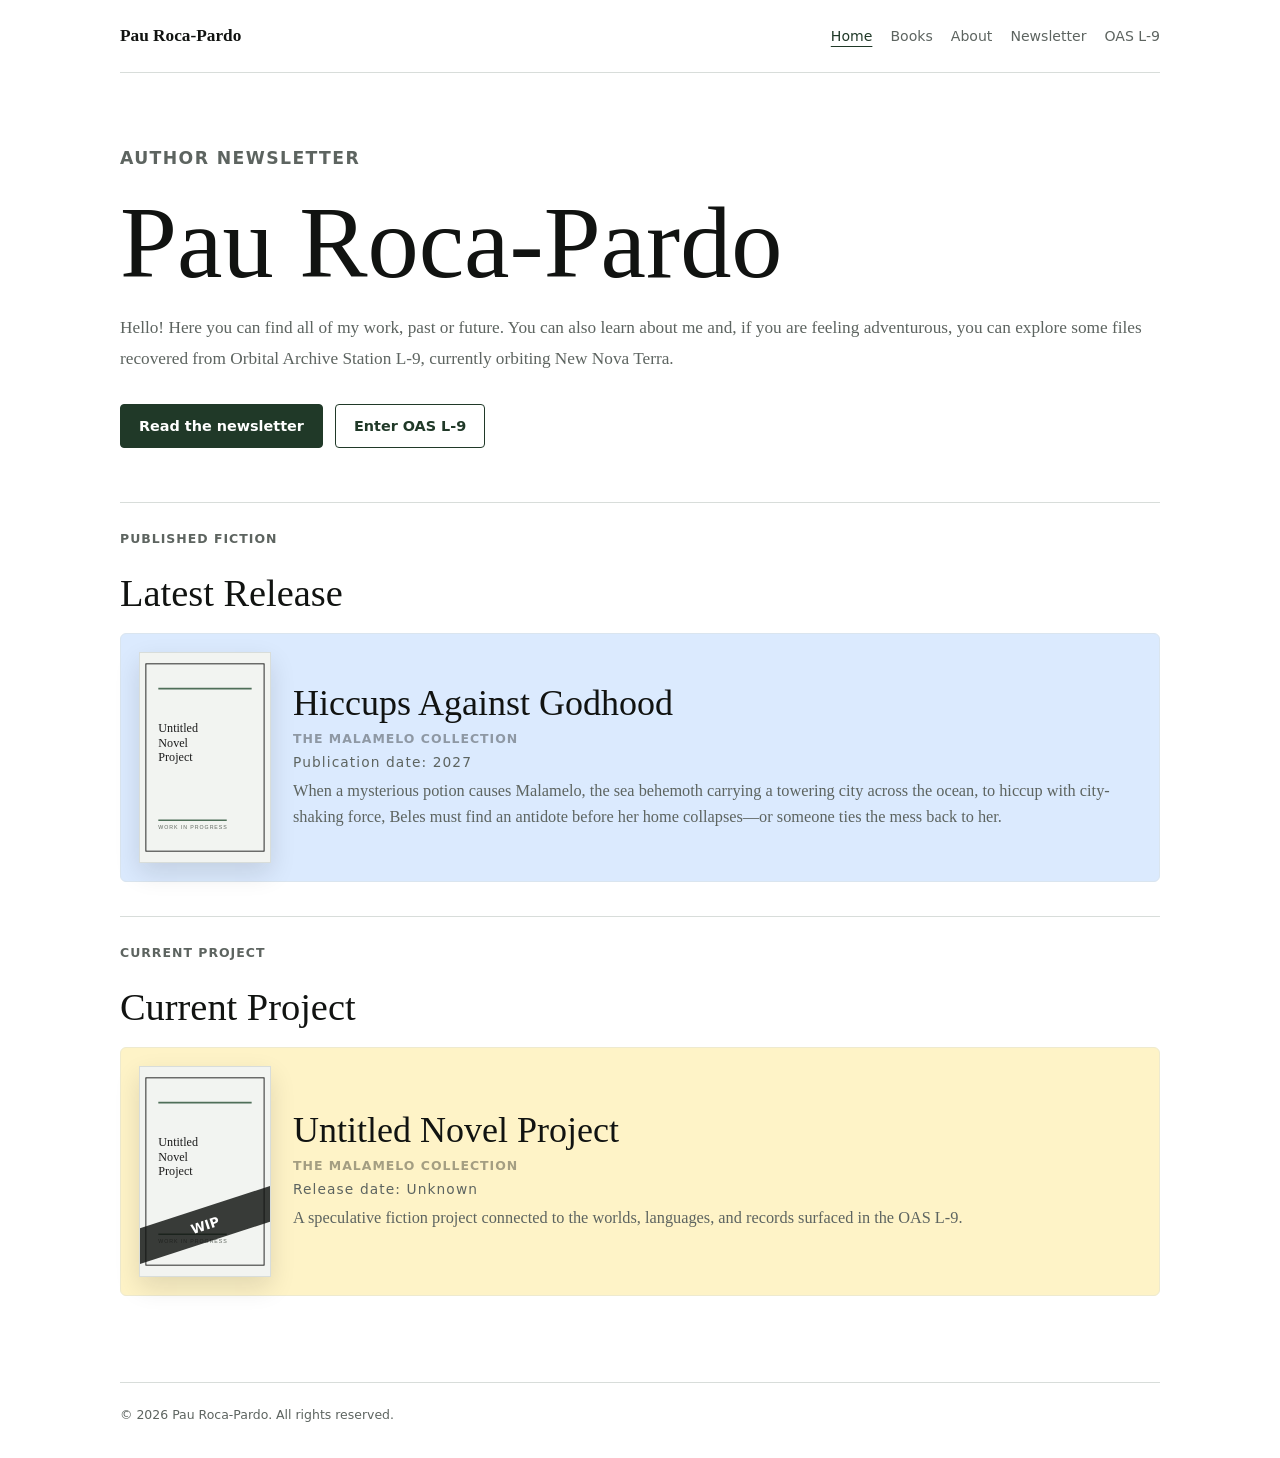
==== index.html @ c32ce468 "added books to main page too" ====
<!doctype html>
<html lang="en">
  <head>
    <meta charset="utf-8">
    <meta name="viewport" content="width=device-width, initial-scale=1">
    <meta name="theme-color" content="#ffffff">
    <title>Pau Roca-Pardo</title>
    <link rel="icon" href="./favicon.ico" sizes="any">
    <link rel="stylesheet" href="./src/styles.css">
    <script src="./src/clean-url.js" defer></script>
    <script src="./src/books-manifest.js" defer></script>
    <script src="./src/books.js" defer></script>
  </head>
  <body class="author-site">
    <header class="author-header">
      <a class="author-name" href="./index.html">Pau Roca-Pardo</a>
      <nav class="author-nav" aria-label="Primary navigation">
        <a aria-current="page" href="./index.html">Home</a>
        <a href="./books/index.html">Books</a>
        <a href="./about/index.html">About</a>
        <a href="./newsletter/index.html">Newsletter</a>
        <a href="./oasl9/index.html" target="_blank" rel="noopener">OAS L-9</a>
      </nav>
    </header>

    <main class="author-main">
      <section class="author-hero home-hero">
        <p class="author-kicker">Author Newsletter</p>
        <h1>Pau Roca-Pardo</h1>
        <p>
          Hello! Here you can find all of my work, past or future. You can also learn about me and, if you are feeling adventurous, you can explore some files recovered from Orbital Archive Station L-9, currently orbiting New Nova Terra.
        </p>
        <div class="author-actions">
          <a class="primary-link" href="./newsletter/index.html">Read the newsletter</a>
          <a class="secondary-link" href="./oasl9/index.html" target="_blank" rel="noopener">Enter OAS L-9</a>
        </div>
      </section>

      <section class="home-book-highlights" aria-label="Featured books">
        <article class="home-book-feature" data-home-book-feature="latest" hidden>
          <p class="author-kicker">Published Fiction</p>
          <h2>Latest Release</h2>
          <div id="latest-release-card"></div>
        </article>
        <article class="home-book-feature" data-home-book-feature="current" hidden>
          <p class="author-kicker">Current Project</p>
          <h2>Current Project</h2>
          <div id="current-project-card"></div>
        </article>
      </section>
    </main>

    <footer class="author-footer">
      <p>© 2026 Pau Roca-Pardo. All rights reserved.</p>
    </footer>
  </body>
</html>
---- src/styles.css ----
:root {
  color-scheme: dark;
  --bg: #07110f;
  --panel: #101a17;
  --panel-strong: #16241f;
  --line: #2e4b41;
  --line-bright: #6ecfb0;
  --text: #e9f5ef;
  --muted: #9ab0a7;
  --amber: #d7a944;
  --red: #d46d62;
  --shadow: 0 20px 70px rgba(0, 0, 0, 0.35);
}

* {
  box-sizing: border-box;
}

.visually-hidden {
  position: absolute;
  width: 1px;
  height: 1px;
  overflow: hidden;
  clip: rect(0 0 0 0);
  clip-path: inset(50%);
  white-space: nowrap;
}

html,
body {
  max-width: 100%;
  overflow-x: hidden;
}

[hidden] {
  display: none !important;
}

body {
  min-height: 100vh;
  margin: 0;
  background:
    radial-gradient(circle at 20% 0%, rgba(110, 207, 176, 0.14), transparent 30rem),
    linear-gradient(135deg, #07110f 0%, #101713 48%, #18150e 100%);
  color: var(--text);
  font-family: Inter, ui-sans-serif, system-ui, -apple-system, BlinkMacSystemFont, "Segoe UI", sans-serif;
  letter-spacing: 0;
}

body.author-site {
  color-scheme: light;
  --author-bg: #ffffff;
  --author-text: #111311;
  --author-muted: #5d6460;
  --author-line: #d8ddda;
  --author-panel: #f6f8f7;
  --author-accent: #4f6f59;
  --author-accent-dark: #203928;
  background: var(--author-bg);
  color: var(--author-text);
  display: grid;
  grid-template-rows: auto auto minmax(min-content, 1fr);
  font-family: Georgia, "Times New Roman", serif;
}

button,
a {
  -webkit-tap-highlight-color: transparent;
}

.author-header,
.author-main,
.author-footer {
  width: min(1040px, calc(100% - 32px));
  margin-inline: auto;
}

.author-header {
  display: flex;
  gap: 24px;
  align-items: center;
  justify-content: space-between;
  padding: 26px 0;
  border-bottom: 1px solid var(--author-line);
}

.author-name {
  color: var(--author-text);
  font-size: 1.08rem;
  font-weight: 700;
  text-decoration: none;
}

.author-nav {
  display: flex;
  flex-wrap: wrap;
  gap: 8px 18px;
  justify-content: flex-end;
  font-family: Inter, ui-sans-serif, system-ui, -apple-system, BlinkMacSystemFont, "Segoe UI", sans-serif;
  font-size: 0.88rem;
}

.author-nav a {
  color: var(--author-muted);
  text-decoration: none;
}

.author-nav a:hover,
.author-nav a:focus-visible,
.author-nav a[aria-current="page"] {
  color: var(--author-accent-dark);
  text-decoration: underline;
  text-underline-offset: 5px;
}

.author-main {
  display: grid;
  gap: 54px;
  padding: 70px 0 86px;
}

.author-hero {
  display: grid;
  gap: 22px;
  max-width: 780px;
}

.home-hero {
  max-width: none;
}

.author-kicker,
.author-list span,
.newsletter-form label,
.newsletter-form p {
  color: var(--author-muted);
  font-family: Inter, ui-sans-serif, system-ui, -apple-system, BlinkMacSystemFont, "Segoe UI", sans-serif;
  font-size: 0.78rem;
  font-weight: 700;
  letter-spacing: 0.08em;
  margin: 0;
  text-transform: uppercase;
}

.author-hero h1,
.author-page-heading h1 {
  margin: 0;
  color: var(--author-text);
  font-size: clamp(3rem, 8vw, 7rem);
  font-weight: 500;
  line-height: 0.94;
}

.author-hero p,
.author-page-heading p,
.author-section p,
.author-list p {
  max-width: 680px;
  margin: 0;
  color: var(--author-muted);
  font-size: 1.08rem;
  line-height: 1.75;
}

.home-hero p {
  max-width: none;
}

.author-actions {
  display: flex;
  flex-wrap: wrap;
  gap: 12px;
  align-items: center;
  padding-top: 8px;
}

.primary-link,
.secondary-link,
.newsletter-form button {
  display: inline-flex;
  min-height: 44px;
  align-items: center;
  justify-content: center;
  border: 1px solid var(--author-accent-dark);
  border-radius: 4px;
  padding: 0 18px;
  font-family: Inter, ui-sans-serif, system-ui, -apple-system, BlinkMacSystemFont, "Segoe UI", sans-serif;
  font-size: 0.9rem;
  font-weight: 700;
  text-decoration: none;
}

.primary-link,
.newsletter-form button {
  background: var(--author-accent-dark);
  color: #ffffff;
}

.secondary-link {
  color: var(--author-accent-dark);
}

.author-section,
.author-list article,
.newsletter-form {
  border-top: 1px solid var(--author-line);
  padding-top: 28px;
}

.author-section {
  display: grid;
  grid-template-columns: minmax(0, 0.8fr) minmax(0, 1fr);
  gap: 36px;
  align-items: start;
}

.author-section h2,
.author-list h2,
.home-book-feature h2 {
  margin: 8px 0 0;
  color: var(--author-text);
  font-size: clamp(1.7rem, 3vw, 2.6rem);
  font-weight: 500;
  line-height: 1.12;
}

.author-page-heading {
  display: grid;
  gap: 18px;
  max-width: 800px;
}

.about-heading {
  max-width: none;
}

.about-heading p,
.newsletter-heading p {
  max-width: none;
}

.newsletter-heading {
  max-width: none;
}

.newsletter-heading h1 {
  font-size: clamp(3rem, 7vw, 5.7rem);
}

.author-list {
  display: grid;
  gap: 28px;
}

.home-book-highlights {
  display: grid;
  gap: 34px;
}

.home-book-feature {
  display: grid;
  gap: 18px;
  border-top: 1px solid var(--author-line);
  padding-top: 28px;
}

.book-list-shell {
  display: grid;
  gap: 18px;
}

.book-list-shell h2 {
  margin: 0;
  color: var(--author-text);
  font-size: clamp(1.5rem, 3vw, 2.2rem);
  font-weight: 500;
}

.book-list {
  display: grid;
  gap: 14px;
  width: 100%;
  max-height: min(760px, 70vh);
  overflow-y: auto;
  padding: 4px 8px 12px 0;
  scrollbar-color: var(--author-accent) transparent;
}

.book-item {
  --book-highlight: var(--author-accent);
  --book-highlight-strong: color-mix(in srgb, var(--book-highlight) 62%, #111311);
  display: grid;
  grid-template-columns: 132px minmax(0, 1fr);
  gap: 22px;
  align-items: center;
  width: 100%;
  min-height: 184px;
  padding: 18px;
  border: 1px solid color-mix(in srgb, var(--book-highlight) 58%, var(--author-line));
  border-radius: 6px;
  background: var(--book-highlight);
  color: var(--author-text);
  text-decoration: none;
}

.book-item.published {
  cursor: pointer;
  transition:
    border-color 160ms ease,
    transform 160ms ease,
    box-shadow 160ms ease;
}

.book-item.published:hover,
.book-item.published:focus-visible {
  border-color: var(--book-highlight-strong);
  box-shadow:
    0 0 0 3px color-mix(in srgb, var(--book-highlight) 68%, transparent),
    0 16px 36px rgba(17, 19, 17, 0.08);
  outline: none;
  transform: translateY(-1px);
}

.book-item.wip {
  cursor: default;
}

.book-cover {
  position: relative;
  display: block;
  width: 132px;
  aspect-ratio: 5 / 8;
  overflow: hidden;
  border: 1px solid var(--author-line);
  background: #e9eeeb;
  box-shadow: 0 10px 24px rgba(17, 19, 17, 0.12);
}

.book-cover img {
  display: block;
  width: 100%;
  height: 100%;
  object-fit: cover;
}

.book-watermark {
  position: absolute;
  inset: auto -34px 34px;
  display: grid;
  place-items: center;
  height: 34px;
  background: rgba(17, 19, 17, 0.82);
  color: #ffffff;
  font-family: Inter, ui-sans-serif, system-ui, -apple-system, BlinkMacSystemFont, "Segoe UI", sans-serif;
  font-size: 0.82rem;
  font-weight: 800;
  transform: rotate(-18deg);
}

.book-details {
  display: grid;
  gap: 8px;
  min-width: 0;
}

.book-details strong {
  color: var(--author-text);
  font-size: clamp(1.45rem, 3vw, 2.25rem);
  font-weight: 500;
  line-height: 1.08;
}

.book-details span {
  color: var(--book-highlight-strong);
  font-family: Inter, ui-sans-serif, system-ui, -apple-system, BlinkMacSystemFont, "Segoe UI", sans-serif;
  font-size: 0.78rem;
  font-weight: 800;
  letter-spacing: 0.08em;
  text-transform: uppercase;
}

.book-details .book-date {
  color: var(--author-muted);
  font-size: 0.86rem;
  font-weight: 500;
  text-transform: none;
}

.book-details p,
.book-empty {
  margin: 0;
  color: var(--author-muted);
  font-size: 1.02rem;
  line-height: 1.65;
}

.book-details p {
  max-width: none;
  width: 100%;
}

.book-empty {
  max-width: 680px;
}

.newsletter-form {
  display: grid;
  gap: 12px;
  max-width: 640px;
}

.newsletter-form div {
  display: grid;
  grid-template-columns: minmax(0, 1fr) auto;
  gap: 10px;
}

.newsletter-form input {
  min-height: 44px;
  width: 100%;
  border: 1px solid var(--author-line);
  border-radius: 4px;
  background: var(--author-panel);
  color: var(--author-text);
  font: 1rem Inter, ui-sans-serif, system-ui, -apple-system, BlinkMacSystemFont, "Segoe UI", sans-serif;
  padding: 0 14px;
}

.newsletter-form input:focus {
  border-color: var(--author-accent);
  outline: 3px solid rgba(74, 103, 65, 0.16);
}

.newsletter-form button {
  cursor: pointer;
}

.author-footer {
  align-self: end;
  padding: 24px 0 36px;
  border-top: 1px solid var(--author-line);
}

.author-footer p {
  margin: 0;
  color: var(--author-muted);
  font-family: Inter, ui-sans-serif, system-ui, -apple-system, BlinkMacSystemFont, "Segoe UI", sans-serif;
  font-size: 0.78rem;
}

.scanline {
  pointer-events: none;
  position: fixed;
  inset: 0;
  z-index: 5;
  background-image: repeating-linear-gradient(
    to bottom,
    rgba(255, 255, 255, 0.035) 0,
    rgba(255, 255, 255, 0.035) 1px,
    transparent 1px,
    transparent 4px
  );
  mix-blend-mode: soft-light;
}

.station-header,
.station-intro,
.archive-shell,
.site-footer {
  width: min(1180px, calc(100% - 32px));
  margin-inline: auto;
  min-width: 0;
}

.station-header {
  display: grid;
  grid-template-columns: auto minmax(0, 1fr);
  gap: 22px;
  align-items: center;
  padding: 38px 0 18px;
}

.station-intro {
  margin-bottom: 24px;
}

.station-intro .header-copy {
  width: 100%;
  max-width: none;
  text-wrap: wrap;
}


.station-mark {
  display: grid;
  place-items: center;
  width: 86px;
  aspect-ratio: 1;
  border: 1px solid var(--line-bright);
  background: rgba(16, 26, 23, 0.82);
  box-shadow: var(--shadow);
}

.station-mark span {
  grid-area: 1 / 1;
  display: block;
  border: 1px solid var(--line-bright);
}

.station-mark span:nth-child(1) {
  width: 54px;
  aspect-ratio: 1;
}

.station-mark span:nth-child(2) {
  width: 34px;
  aspect-ratio: 1;
  transform: rotate(45deg);
}

.station-mark span:nth-child(3) {
  width: 8px;
  aspect-ratio: 1;
  background: var(--line-bright);
}

.eyebrow,
.status-label,
.card-topline,
.document-id,
.document-action,
.generation-stamp {
  color: var(--muted);
  font-family: "SFMono-Regular", Consolas, "Liberation Mono", monospace;
  font-size: 0.75rem;
  text-transform: uppercase;
}

.eyebrow {
  margin: 0 0 8px;
}

h1,
h2,
p {
  margin-top: 0;
}

h1 {
  max-width: 820px;
  margin-bottom: 12px;
  font-size: clamp(2.2rem, 6vw, 5.2rem);
  line-height: 0.95;
}

h1 span {
  display: inline;
}

h2 {
  margin-bottom: 0;
  font-size: clamp(1.55rem, 3vw, 2.25rem);
}

.header-copy {
  max-width: 980px;
  margin-bottom: 0;
  color: var(--muted);
  font-size: 1rem;
  line-height: 1.6;
  text-wrap: balance;
}

.archive-shell {
  display: grid;
  gap: 24px;
  padding-bottom: 44px;
}

.site-footer {
  padding: 20px 0 34px;
  border-top: 1px solid var(--line);
  color: var(--muted);
  font-family: "SFMono-Regular", Consolas, "Liberation Mono", monospace;
  font-size: 0.72rem;
  line-height: 1.5;
  text-transform: uppercase;
}

.site-footer p {
  margin-bottom: 4px;
}

.site-footer p:last-child {
  margin-bottom: 0;
}

.archive-shell > section {
  min-width: 0;
  max-width: 100%;
}

.navigation-bar {
  display: flex;
  gap: 14px;
  align-items: center;
  min-width: 0;
}

.navigation-bar[hidden] {
  display: none;
}

.breadcrumbs {
  display: flex;
  flex-wrap: wrap;
  gap: 8px;
  align-items: center;
  min-width: 0;
  color: var(--muted);
  font-family: "SFMono-Regular", Consolas, "Liberation Mono", monospace;
  font-size: 0.75rem;
  text-transform: uppercase;
}

.breadcrumbs button {
  padding: 0;
  border: 0;
  background: transparent;
  color: var(--line-bright);
  font: inherit;
  text-transform: inherit;
  cursor: pointer;
}

.breadcrumbs button:hover,
.breadcrumbs button:focus-visible {
  color: var(--text);
  outline: none;
  text-decoration: underline;
  text-underline-offset: 3px;
}

.breadcrumb-separator {
  color: var(--line);
}

.status-summary {
  display: grid;
  gap: 10px;
}

.summary-switch {
  display: inline-grid;
  grid-template-columns: repeat(2, minmax(0, 1fr));
  justify-self: start;
  overflow: hidden;
  border: 1px solid var(--line);
  border-radius: 6px;
  background: rgba(7, 17, 15, 0.72);
}

.summary-switch button {
  -webkit-appearance: none;
  appearance: none;
  display: block;
  min-height: 38px;
  padding: 0 14px;
  border: 0;
  border-radius: 0;
  border-right: 1px solid var(--line);
  background: transparent;
  color: var(--muted);
  font-family: "SFMono-Regular", Consolas, "Liberation Mono", monospace;
  font-size: 0.74rem;
  line-height: 1;
  text-transform: uppercase;
  cursor: pointer;
}

.summary-switch button:last-child {
  border-right: 0;
}

.summary-switch button:hover,
.summary-switch button:focus-visible,
.summary-switch button[aria-pressed="true"] {
  background: rgba(22, 36, 31, 0.95);
  color: var(--text);
  outline: none;
}

.summary-switch button[aria-pressed="true"] {
  box-shadow: inset 0 0 0 1px rgba(110, 207, 176, 0.28);
}

.status-panel {
  display: grid;
  grid-template-columns: repeat(3, minmax(0, 1fr));
  width: 100%;
  max-width: 100%;
  min-width: 0;
  border: 1px solid var(--line);
  background: rgba(16, 26, 23, 0.72);
  box-shadow: var(--shadow);
}

.status-panel > div {
  display: grid;
  gap: 6px;
  min-width: 0;
  padding: 18px;
  border-right: 1px solid var(--line);
}

.status-panel > div:last-child {
  border-right: 0;
}

.status-panel strong {
  font-size: 1.1rem;
  min-width: 0;
  overflow-wrap: anywhere;
}

.status-detail {
  color: var(--muted);
  font-family: "SFMono-Regular", Consolas, "Liberation Mono", monospace;
  font-size: 0.75rem;
  text-transform: uppercase;
}

.status-panel .cleared strong {
  color: var(--line-bright);
}

.status-panel .in-progress strong {
  color: var(--amber);
}

.status-panel .classified strong {
  color: var(--red);
}

.status-panel .in-progress {
  background: rgba(44, 34, 14, 0.22);
}

.status-panel .classified {
  background: rgba(52, 19, 18, 0.24);
}


.section-heading {
  display: flex;
  gap: 16px;
  align-items: end;
  justify-content: space-between;
  margin-bottom: 14px;
}

.section-grid {
  display: flex;
  width: 100%;
  min-width: 0;
  gap: 14px;
  max-width: 100%;
  overflow-x: auto;
  overflow-y: hidden;
  -webkit-overflow-scrolling: touch;
  touch-action: pan-x pan-y;
  padding: 0 0 12px;
  overscroll-behavior-inline: contain;
  scrollbar-color: var(--line-bright) rgba(16, 26, 23, 0.86);
  scrollbar-width: thin;
  scroll-snap-type: inline proximity;
}

.section-grid::-webkit-scrollbar {
  height: 10px;
}

.section-grid::-webkit-scrollbar-track {
  background: rgba(16, 26, 23, 0.86);
  border-radius: 999px;
}

.section-grid::-webkit-scrollbar-thumb {
  background: var(--line-bright);
  border-radius: 999px;
}

.section-grid.layout-list {
  display: grid;
  gap: 10px;
  overflow: visible;
  padding-bottom: 0;
}

.section-card {
  display: grid;
  flex: 0 0 calc((100% - 42px) / 4);
  gap: 14px;
  min-width: 0;
  min-height: 230px;
  padding: 18px;
  border: 1px solid var(--line);
  border-radius: 6px;
  background: rgba(16, 26, 23, 0.76);
  color: var(--text);
  text-align: left;
  cursor: pointer;
  scroll-snap-align: start;
  transition: border-color 160ms ease, box-shadow 160ms ease, background 160ms ease;
}

.section-card:hover,
.section-card:focus-visible,
.section-card[data-active="true"] {
  border-color: var(--line-bright);
  background: rgba(22, 36, 31, 0.95);
  box-shadow: inset 0 0 0 1px rgba(110, 207, 176, 0.32), 0 0 22px rgba(110, 207, 176, 0.14);
  outline: none;
}

.section-card.maintenance {
  border-color: rgba(215, 169, 68, 0.45);
}

.section-card.maintenance:hover,
.section-card.maintenance:focus-visible {
  border-color: var(--amber);
  background: rgba(44, 34, 14, 0.5);
  box-shadow: inset 0 0 0 1px rgba(215, 169, 68, 0.3), 0 0 22px rgba(215, 169, 68, 0.14);
}

.section-card.in-progress {
  border-color: rgba(215, 169, 68, 0.64);
  background: rgba(44, 34, 14, 0.5);
}

.section-card.in-progress .card-status {
  color: var(--amber);
}

.section-card.classified {
  border-color: rgba(212, 109, 98, 0.72);
  background: rgba(52, 19, 18, 0.54);
  cursor: default;
}

.section-card.classified:hover {
  border-color: rgba(212, 109, 98, 0.72);
  background: rgba(52, 19, 18, 0.54);
  box-shadow: none;
}

.section-card.classified .card-status {
  color: var(--red);
}

.catalog-row {
  display: grid;
  width: 100%;
  min-width: 0;
  grid-template-columns: minmax(140px, 0.75fr) minmax(0, 2fr) minmax(190px, auto);
  gap: 16px;
  align-items: center;
  min-height: 82px;
  padding: 14px;
  border: 1px solid rgba(110, 207, 176, 0.22);
  border-radius: 4px;
  background: rgba(7, 17, 15, 0.62);
  color: var(--text);
  font: inherit;
  text-align: left;
}

button.catalog-row {
  cursor: pointer;
}

.catalog-row:hover,
.catalog-row:focus-visible {
  border-color: var(--line-bright);
  box-shadow: inset 0 0 0 1px rgba(110, 207, 176, 0.3), 0 0 18px rgba(110, 207, 176, 0.12);
  outline: none;
}

.catalog-row.in-progress {
  border-color: rgba(215, 169, 68, 0.64);
  background: rgba(44, 34, 14, 0.5);
}

.catalog-row.maintenance {
  border-color: rgba(215, 169, 68, 0.5);
  background: rgba(44, 34, 14, 0.38);
}

.catalog-row.in-progress:hover,
.catalog-row.in-progress:focus-visible,
.catalog-row.maintenance:hover,
.catalog-row.maintenance:focus-visible {
  border-color: var(--amber);
  box-shadow: inset 0 0 0 1px rgba(215, 169, 68, 0.3), 0 0 18px rgba(215, 169, 68, 0.12);
}

.catalog-row.classified {
  border-color: rgba(212, 109, 98, 0.72);
  background: rgba(52, 19, 18, 0.54);
}

.catalog-row.classified:hover,
.catalog-row.classified:focus-visible {
  border-color: var(--red);
  box-shadow: inset 0 0 0 1px rgba(212, 109, 98, 0.3), 0 0 18px rgba(212, 109, 98, 0.12);
}

.catalog-status {
  display: grid;
  gap: 6px;
  justify-items: end;
  min-width: 0;
  text-align: right;
}

.catalog-status strong {
  color: var(--line-bright);
  font-family: "SFMono-Regular", Consolas, "Liberation Mono", monospace;
  font-size: 0.78rem;
  font-weight: 400;
  text-transform: uppercase;
}

.catalog-row.in-progress .catalog-status strong,
.catalog-row.in-progress .document-action {
  color: var(--amber);
}

.catalog-row.maintenance .catalog-status strong,
.catalog-row.maintenance .document-action {
  color: var(--amber);
}

.catalog-row.classified .catalog-status strong,
.catalog-row.classified .document-action {
  color: var(--red);
}

.card-topline {
  display: flex;
  justify-content: space-between;
  gap: 10px;
}

.section-card strong {
  font-size: 1.25rem;
}

.card-copy {
  color: var(--muted);
  line-height: 1.45;
}

.card-status {
  align-self: end;
  color: var(--line-bright);
  font-family: "SFMono-Regular", Consolas, "Liberation Mono", monospace;
  font-size: 0.82rem;
}

.maintenance .card-status {
  color: var(--amber);
}

.document-panel {
  width: 100%;
  max-width: 100%;
  min-width: 0;
  border: 1px solid var(--line);
  border-radius: 6px;
  background: rgba(16, 26, 23, 0.78);
  box-shadow: var(--shadow);
  padding: 20px;
}

.document-panel[hidden] {
  display: none;
}

.ghost-button {
  min-height: 42px;
  padding: 0 14px;
  border: 1px solid var(--line);
  border-radius: 4px;
  background: rgba(7, 17, 15, 0.72);
  color: var(--text);
  cursor: pointer;
}

.ghost-button:hover,
.ghost-button:focus-visible {
  border-color: var(--line-bright);
  outline: none;
}

.document-list {
  display: grid;
  min-width: 0;
  gap: 10px;
}

.document-list.layout-cards {
  display: flex;
  width: 100%;
  max-width: 100%;
  gap: 14px;
  overflow-x: auto;
  padding-bottom: 12px;
  scroll-snap-type: inline proximity;
}

.document-card {
  color: var(--text);
  text-decoration: none;
}

.document-row {
  display: grid;
  width: 100%;
  max-width: 100%;
  min-width: 0;
  grid-template-columns: minmax(120px, 0.8fr) minmax(0, 2fr) minmax(120px, auto);
  gap: 16px;
  align-items: center;
  min-height: 74px;
  padding: 14px;
  border: 1px solid rgba(110, 207, 176, 0.22);
  border-radius: 4px;
  background: rgba(7, 17, 15, 0.62);
  color: var(--text);
  text-decoration: none;
}

.document-row:hover,
.document-row:focus-visible {
  border-color: var(--line-bright);
  outline: none;
}

.document-row.in-progress {
  border-color: rgba(215, 169, 68, 0.64);
  background: rgba(44, 34, 14, 0.5);
}

.document-row.in-progress:hover,
.document-row.in-progress:focus-visible {
  border-color: var(--amber);
}

.document-row.classified {
  border-color: rgba(212, 109, 98, 0.72);
  background: rgba(52, 19, 18, 0.54);
}

.document-row.classified:hover,
.document-row.classified:focus-visible {
  border-color: var(--red);
}

.document-row.unavailable {
  cursor: default;
}

.document-main {
  display: grid;
  gap: 5px;
  min-width: 0;
}

.document-row > * {
  min-width: 0;
  max-width: 100%;
}

.document-main strong,
.document-main span,
.document-id {
  overflow-wrap: anywhere;
  word-break: break-word;
}

.document-main span {
  color: var(--muted);
}

.document-row.in-progress .document-main span,
.document-row.in-progress .document-action {
  color: var(--amber);
}

.document-row.classified .document-main span,
.document-row.classified .document-action {
  color: var(--red);
}

.document-action {
  color: var(--line-bright);
  text-align: right;
  white-space: nowrap;
}

.maintenance-notice {
  display: grid;
  gap: 10px;
  padding: 18px;
  border: 1px solid rgba(215, 169, 68, 0.5);
  border-radius: 4px;
  background: rgba(44, 34, 14, 0.38);
}

.maintenance-notice span {
  color: var(--amber);
  font-family: "SFMono-Regular", Consolas, "Liberation Mono", monospace;
  font-size: 0.82rem;
}

.maintenance-notice p {
  margin-bottom: 0;
  color: var(--muted);
  line-height: 1.55;
}

.maintenance-notice.neutral {
  border-color: rgba(110, 207, 176, 0.35);
  background: rgba(7, 17, 15, 0.42);
}

.maintenance-notice.neutral span {
  color: var(--line-bright);
}

@media (max-width: 980px) {
  .author-section {
    grid-template-columns: 1fr;
    gap: 18px;
  }

  .header-copy {
    white-space: normal;
  }

  .section-grid {
    gap: 12px;
  }

  .section-card {
    flex-basis: min(320px, 72vw);
  }

  .document-row {
    grid-template-columns: minmax(0, 1fr) auto;
  }

  .document-id {
    grid-column: 1 / -1;
  }

  .catalog-row {
    grid-template-columns: minmax(0, 1fr) minmax(180px, auto);
  }

  .catalog-row .document-id {
    grid-column: 1 / -1;
  }
}

@media (max-width: 640px) {
  body {
    background:
      radial-gradient(circle at 50% -8rem, rgba(110, 207, 176, 0.16), transparent 20rem),
      linear-gradient(135deg, #07110f 0%, #101713 58%, #17140e 100%);
  }

  body.author-site {
    background: var(--author-bg);
  }

  .author-header,
  .author-main,
  .author-footer {
    width: calc(100% - 24px);
  }

  .author-header {
    display: grid;
    gap: 14px;
    padding: 18px 0;
  }

  .author-nav {
    justify-content: flex-start;
  }

  .author-main {
    gap: 38px;
    padding: 42px 0 58px;
  }

  .author-hero h1,
  .author-page-heading h1 {
    font-size: 3rem;
    line-height: 0.98;
  }

  .author-hero p,
  .author-page-heading p,
  .author-section p,
  .author-list p {
    font-size: 1rem;
  }

  .newsletter-form div {
    grid-template-columns: 1fr;
  }

  .newsletter-form button {
    width: 100%;
  }

  .book-list {
    max-height: none;
    overflow: visible;
    padding-right: 0;
  }

  .book-item {
    grid-template-columns: 92px minmax(0, 1fr);
    gap: 14px;
    min-height: 138px;
    padding: 12px;
  }

  .book-cover {
    width: 92px;
  }

  .book-details {
    gap: 5px;
  }

  .book-details strong {
    font-size: 1.2rem;
  }

  .book-details p,
  .book-empty {
    font-size: 0.92rem;
    line-height: 1.45;
  }

  .station-header,
  .station-intro,
  .archive-shell,
  .site-footer {
    width: calc(100% - 20px);
    max-width: calc(100vw - 20px);
  }

  .station-header {
    grid-template-columns: auto minmax(0, 1fr);
    gap: 12px;
    align-items: start;
    padding: 18px 0 14px;
  }

  .station-mark {
    width: 42px;
    margin-top: 4px;
  }

  .station-mark span:nth-child(1) {
    width: 27px;
  }

  .station-mark span:nth-child(2) {
    width: 18px;
  }

  h1 {
    max-width: 100%;
    margin-bottom: 8px;
    font-size: 1.72rem;
    line-height: 1;
    overflow-wrap: anywhere;
  }

  h1 span {
    display: block;
  }

  h2 {
    font-size: 1.35rem;
  }

  .eyebrow,
  .status-label,
  .card-topline,
  .document-id,
  .document-action,
  .generation-stamp {
    font-size: 0.68rem;
  }

  .header-copy {
    font-size: 0.9rem;
    line-height: 1.45;
  }

  .archive-shell {
    gap: 16px;
    padding-bottom: 26px;
  }

  .site-footer {
    padding: 16px 0 24px;
    font-size: 0.64rem;
  }

  .navigation-bar {
    align-items: flex-start;
  }

  .ghost-button {
    flex: 0 0 auto;
    min-height: 36px;
    padding-inline: 10px;
  }

  .breadcrumbs {
    padding-top: 9px;
    font-size: 0.66rem;
  }

  .status-panel {
    width: 100%;
    max-width: 100%;
    min-width: 0;
    grid-template-columns: 1fr;
  }

  .summary-switch {
    width: 100%;
  }

  .summary-switch button {
    min-width: 0;
    padding: 0 10px;
    font-size: 0.68rem;
  }

  .status-panel > div {
    gap: 4px;
    min-width: 0;
    padding: 10px 12px;
    border-bottom: 1px solid var(--line);
    border-right: 0;
    border-left: 0;
  }

  .status-panel > div:last-child {
    border-bottom: 0;
  }

  .status-panel strong {
    font-size: 0.9rem;
    overflow-wrap: anywhere;
  }

  .status-detail {
    font-size: 0.68rem;
  }

  .section-heading {
    display: grid;
    align-items: start;
    gap: 6px;
    margin-bottom: 10px;
  }

  .section-grid {
    width: 100%;
    min-width: 0;
    gap: 10px;
    max-width: 100%;
    overflow-x: auto;
    overflow-y: hidden;
    padding-bottom: 10px;
    scroll-snap-type: inline mandatory;
  }

  .section-grid.layout-list {
    display: grid;
    overflow: visible;
    padding-bottom: 0;
  }

  .section-card {
    flex: 0 0 calc(100vw - 42px);
    max-width: calc(100vw - 42px);
    gap: 6px 10px;
    min-height: 0;
    padding: 12px;
    scroll-snap-align: start;
  }

  .card-topline,
  .card-status {
    grid-column: 1 / -1;
  }

  .card-topline {
    order: -1;
  }

  .section-card strong {
    font-size: 1.05rem;
  }

  .card-copy {
    grid-column: 1 / -1;
    font-size: 0.9rem;
    line-height: 1.35;
  }

  .card-status {
    margin-top: 2px;
    font-size: 0.72rem;
  }

  .document-panel {
    min-width: 0;
    padding: 12px;
  }

  .document-row {
    min-width: 0;
    max-width: 100%;
    grid-template-columns: 1fr;
    align-items: start;
    min-height: 0;
    gap: 8px;
    padding: 12px;
  }

  .catalog-row {
    grid-template-columns: 1fr;
    align-items: start;
    min-height: 0;
    gap: 8px;
    padding: 12px;
  }

  .catalog-status {
    justify-items: start;
    text-align: left;
  }

  .document-list.layout-cards {
    gap: 10px;
    scroll-snap-type: inline mandatory;
  }

  .document-list.layout-cards .section-card {
    flex: 0 0 calc(100vw - 68px);
    max-width: calc(100vw - 68px);
  }

  .document-main {
    gap: 4px;
  }

  .document-main strong {
    font-size: 0.98rem;
  }

  .document-action {
    text-align: left;
    white-space: normal;
  }

  .maintenance-notice {
    min-width: 0;
    padding: 12px;
  }
}
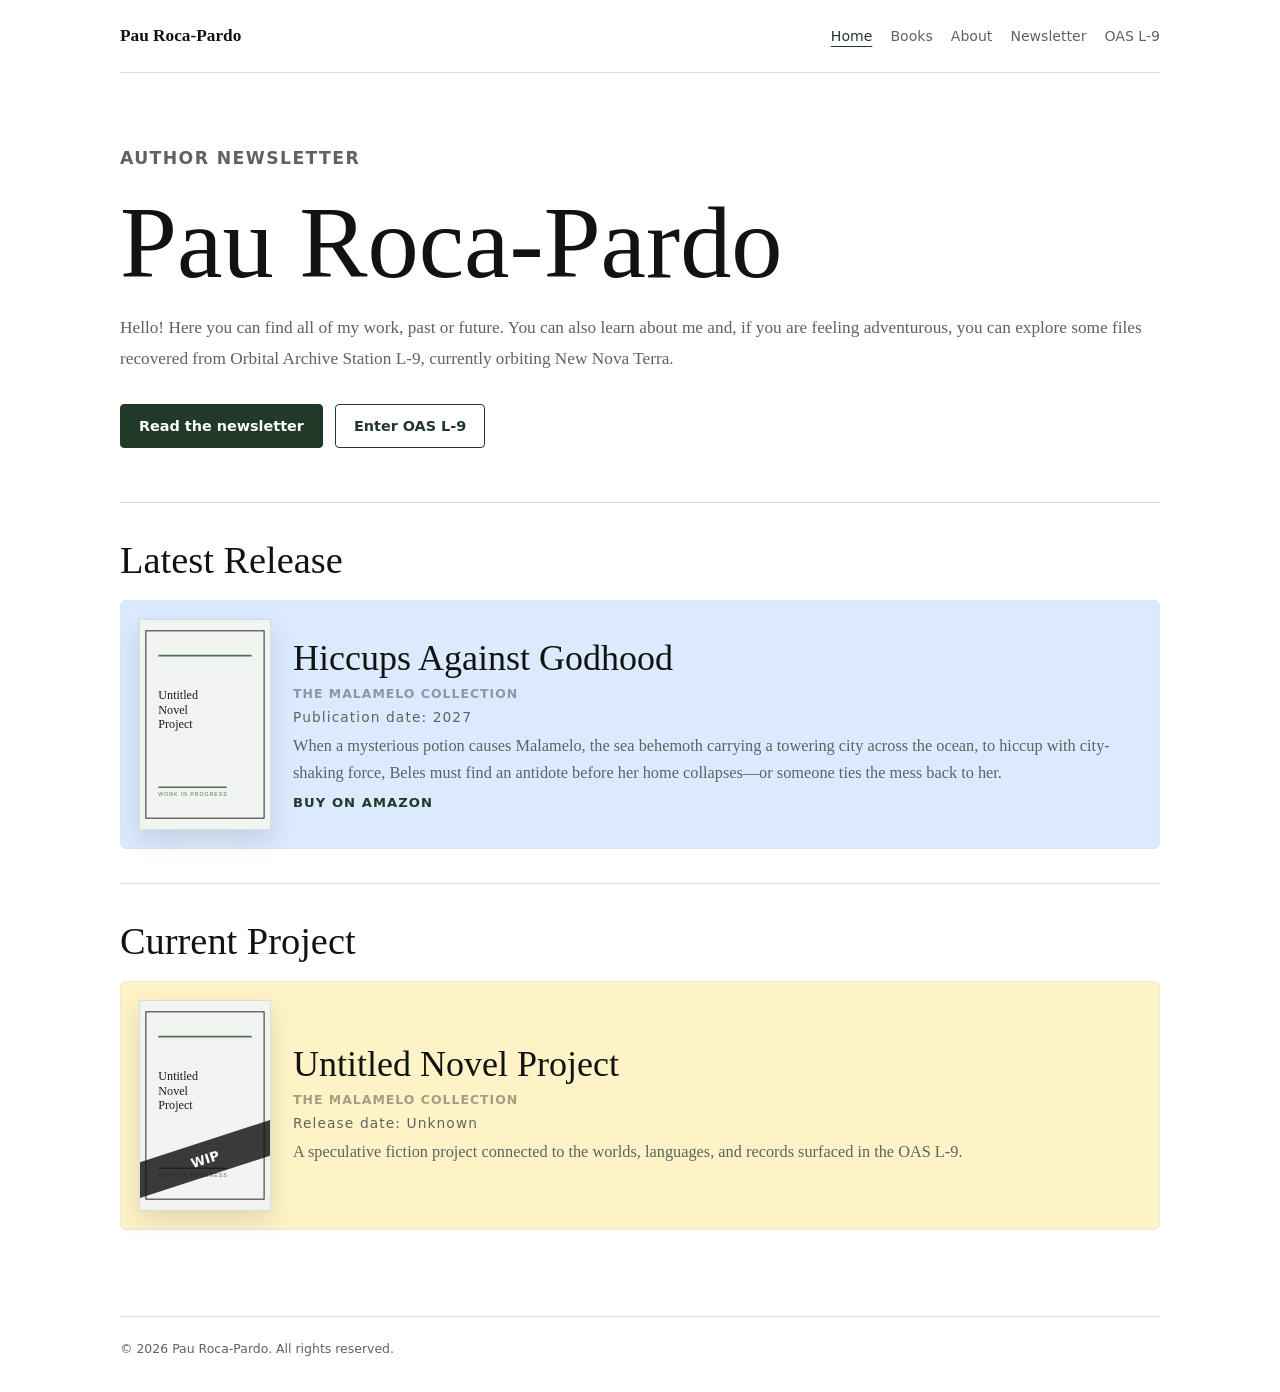
==== commit e83dd21a: "added navigation to OAS L-9" ====
--- a/index.html
+++ b/index.html
@@ -19,7 +19,7 @@
         <a href="./books/index.html">Books</a>
         <a href="./about/index.html">About</a>
         <a href="./newsletter/index.html">Newsletter</a>
-        <a href="./oasl9/index.html" target="_blank" rel="noopener">OAS L-9</a>
+        <a href="./oasl9/index.html">OAS L-9</a>
       </nav>
     </header>
 
@@ -32,18 +32,16 @@
         </p>
         <div class="author-actions">
           <a class="primary-link" href="./newsletter/index.html">Read the newsletter</a>
-          <a class="secondary-link" href="./oasl9/index.html" target="_blank" rel="noopener">Enter OAS L-9</a>
+          <a class="secondary-link" href="./oasl9/index.html">Enter OAS L-9</a>
         </div>
       </section>
 
       <section class="home-book-highlights" aria-label="Featured books">
         <article class="home-book-feature" data-home-book-feature="latest" hidden>
-          <p class="author-kicker">Published Fiction</p>
           <h2>Latest Release</h2>
           <div id="latest-release-card"></div>
         </article>
         <article class="home-book-feature" data-home-book-feature="current" hidden>
-          <p class="author-kicker">Current Project</p>
           <h2>Current Project</h2>
           <div id="current-project-card"></div>
         </article>
--- a/src/styles.css
+++ b/src/styles.css
@@ -146,7 +146,7 @@
 .author-page-heading h1 {
   margin: 0;
   color: var(--author-text);
-  font-size: clamp(3rem, 8vw, 7rem);
+  font-size: clamp(2.833rem, 8vw, 6.833rem);
   font-weight: 500;
   line-height: 0.94;
 }
@@ -230,6 +230,13 @@
   max-width: 800px;
 }
 
+.about-profile {
+  display: grid;
+  grid-template-columns: minmax(0, 1fr) minmax(220px, 320px);
+  gap: 42px;
+  align-items: start;
+}
+
 .about-heading {
   max-width: none;
 }
@@ -244,7 +251,43 @@
 }
 
 .newsletter-heading h1 {
-  font-size: clamp(3rem, 7vw, 5.7rem);
+  font-size: clamp(2.833rem, 7vw, 5.533rem);
+}
+
+.confidential-portrait {
+  position: relative;
+  display: grid;
+  place-items: center;
+  width: 100%;
+  aspect-ratio: 4 / 5;
+  overflow: hidden;
+  border: 1px solid var(--author-line);
+  border-radius: 4px;
+  background:
+    linear-gradient(135deg, rgba(17, 19, 17, 0.08) 25%, transparent 25%) 0 0 / 18px 18px,
+    linear-gradient(315deg, rgba(17, 19, 17, 0.08) 25%, transparent 25%) 0 0 / 18px 18px,
+    var(--author-panel);
+}
+
+.confidential-portrait::before {
+  content: "";
+  position: absolute;
+  inset: 18px;
+  border: 1px solid rgba(17, 19, 17, 0.18);
+}
+
+.confidential-stamp {
+  position: relative;
+  z-index: 1;
+  border: 2px solid var(--author-accent-dark);
+  padding: 8px 14px;
+  color: var(--author-accent-dark);
+  font-family: Inter, ui-sans-serif, system-ui, -apple-system, BlinkMacSystemFont, "Segoe UI", sans-serif;
+  font-size: clamp(0.9rem, 2.6vw, 1.12rem);
+  font-weight: 800;
+  letter-spacing: 0.12em;
+  text-transform: uppercase;
+  transform: rotate(-9deg);
 }
 
 .author-list {
@@ -384,6 +427,12 @@
   font-size: 0.86rem;
   font-weight: 500;
   text-transform: none;
+}
+
+.book-details .book-action {
+  color: var(--author-accent-dark);
+  font-size: 0.82rem;
+  font-weight: 800;
 }
 
 .book-details p,
@@ -472,11 +521,44 @@
   min-width: 0;
 }
 
+.archive-top-nav {
+  display: flex;
+  flex-wrap: wrap;
+  gap: 8px 18px;
+  align-items: center;
+  justify-content: flex-end;
+  justify-self: end;
+  padding-top: 2px;
+  font-family: "SFMono-Regular", Consolas, "Liberation Mono", monospace;
+  font-size: 0.75rem;
+  text-transform: uppercase;
+}
+
+.archive-top-nav a {
+  position: relative;
+  display: inline-flex;
+  align-items: center;
+  min-height: 32px;
+  padding: 0 10px;
+  border: 1px solid transparent;
+  color: var(--muted);
+  text-decoration: none;
+}
+
+.archive-top-nav a:hover,
+.archive-top-nav a:focus-visible,
+.archive-top-nav a[aria-current="page"] {
+  border-color: var(--line);
+  background: rgba(16, 26, 23, 0.72);
+  color: var(--line-bright);
+  outline: none;
+}
+
 .station-header {
   display: grid;
-  grid-template-columns: auto minmax(0, 1fr);
+  grid-template-columns: auto minmax(0, 1fr) minmax(300px, auto);
   gap: 22px;
-  align-items: center;
+  align-items: start;
   padding: 38px 0 18px;
 }
 
@@ -1141,6 +1223,14 @@
 }
 
 @media (max-width: 980px) {
+  .about-profile {
+    grid-template-columns: 1fr;
+  }
+
+  .confidential-portrait {
+    max-width: 320px;
+  }
+
   .author-section {
     grid-template-columns: 1fr;
     gap: 18px;
@@ -1209,7 +1299,7 @@
 
   .author-hero h1,
   .author-page-heading h1 {
-    font-size: 3rem;
+    font-size: 2.833rem;
     line-height: 0.98;
   }
 
@@ -1257,6 +1347,10 @@
   .book-empty {
     font-size: 0.92rem;
     line-height: 1.45;
+  }
+
+  .book-details p {
+    display: none;
   }
 
   .station-header,
@@ -1265,6 +1359,21 @@
   .site-footer {
     width: calc(100% - 20px);
     max-width: calc(100vw - 20px);
+  }
+
+  .archive-top-nav {
+    grid-column: 1 / -1;
+    order: -1;
+    justify-content: flex-start;
+    justify-self: stretch;
+    gap: 7px;
+    padding-top: 0;
+    font-size: 0.66rem;
+  }
+
+  .archive-top-nav a {
+    min-height: 30px;
+    padding-inline: 8px;
   }
 
   .station-header {
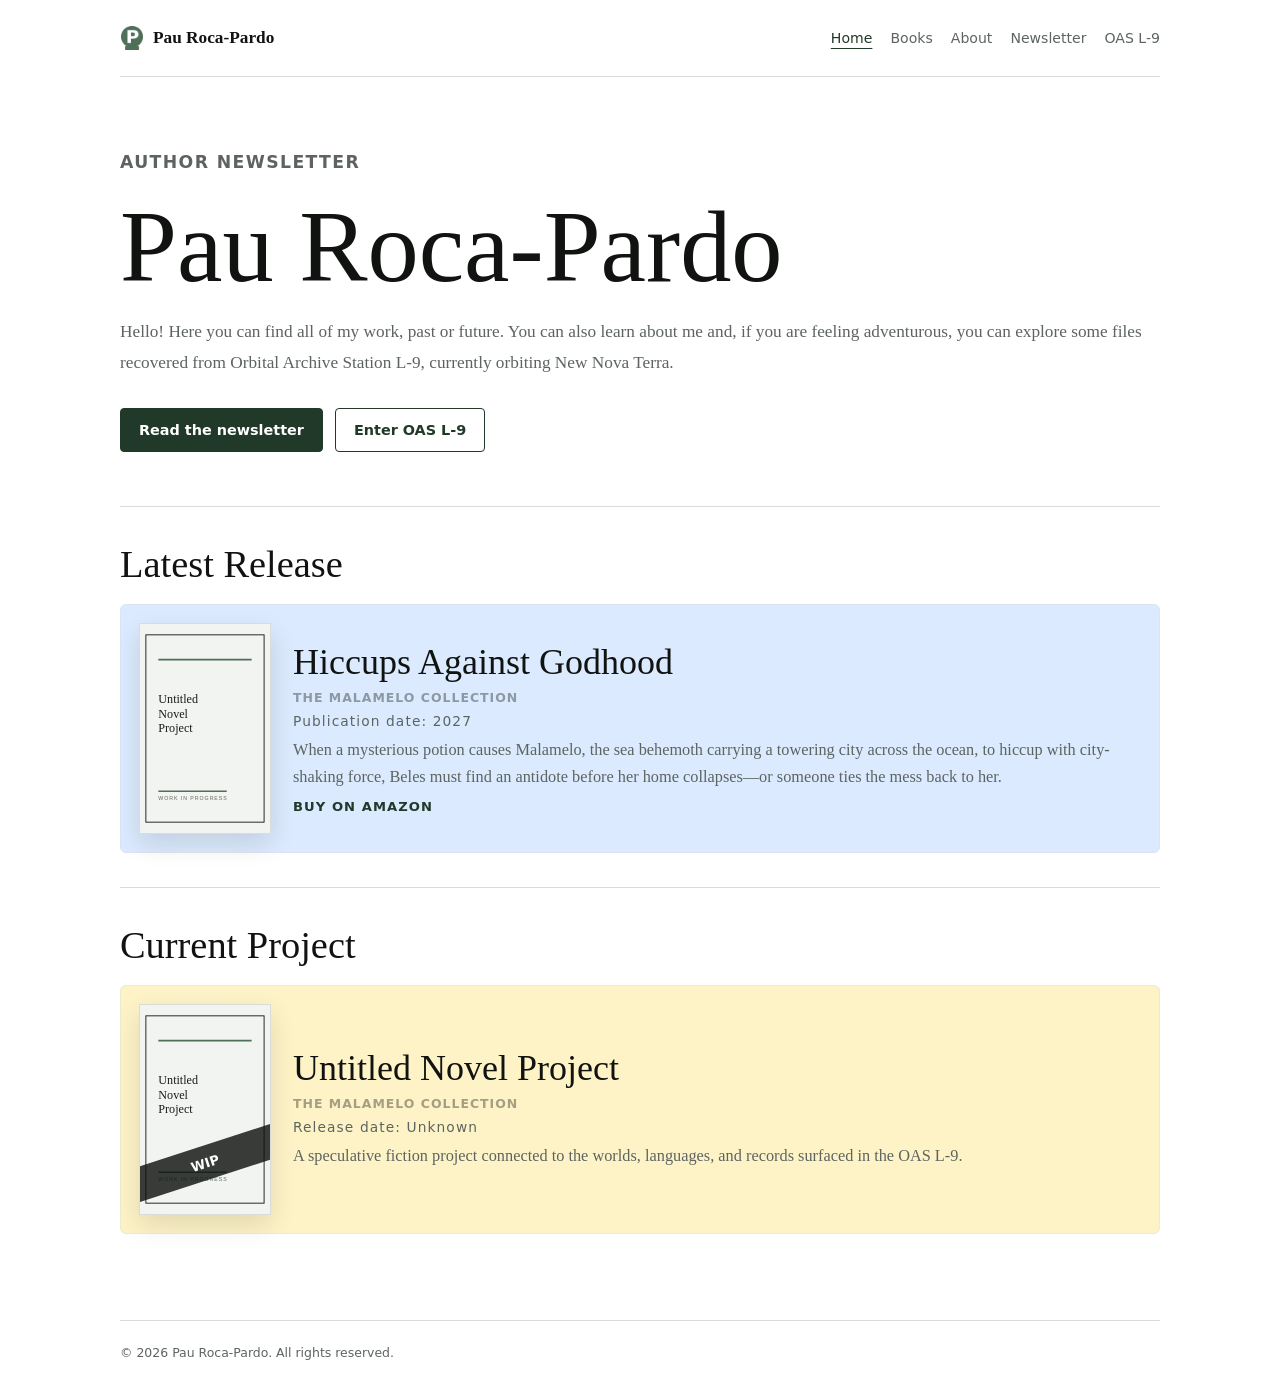
==== commit 5c024639: "added logo" ====
--- a/index.html
+++ b/index.html
@@ -6,6 +6,9 @@
     <meta name="theme-color" content="#ffffff">
     <title>Pau Roca-Pardo</title>
     <link rel="icon" href="./favicon.ico" sizes="any">
+    <link rel="icon" type="image/png" sizes="32x32" href="./icons/favicon-32x32.png">
+    <link rel="apple-touch-icon" href="./icons/apple-touch-icon.png">
+    <link rel="manifest" href="./site.webmanifest">
     <link rel="stylesheet" href="./src/styles.css">
     <script src="./src/clean-url.js" defer></script>
     <script src="./src/books-manifest.js" defer></script>
@@ -13,7 +16,10 @@
   </head>
   <body class="author-site">
     <header class="author-header">
-      <a class="author-name" href="./index.html">Pau Roca-Pardo</a>
+      <a class="author-name" href="./index.html">
+        <img class="author-logo-mark" src="./icons/logo-green.png" alt="" aria-hidden="true">
+        <span>Pau Roca-Pardo</span>
+      </a>
       <nav class="author-nav" aria-label="Primary navigation">
         <a aria-current="page" href="./index.html">Home</a>
         <a href="./books/index.html">Books</a>
--- a/src/styles.css
+++ b/src/styles.css
@@ -85,10 +85,28 @@
 }
 
 .author-name {
+  display: inline-flex;
+  gap: 9px;
+  align-items: center;
   color: var(--author-text);
   font-size: 1.08rem;
   font-weight: 700;
   text-decoration: none;
+}
+
+.author-name:focus-visible,
+.archive-author-name:focus-visible {
+  border-radius: 4px;
+  outline: 2px solid currentColor;
+  outline-offset: 5px;
+}
+
+.author-logo-mark {
+  display: block;
+  width: 24px;
+  height: 24px;
+  flex: 0 0 auto;
+  object-fit: contain;
 }
 
 .author-nav {
@@ -234,7 +252,7 @@
   display: grid;
   grid-template-columns: minmax(0, 1fr) minmax(220px, 320px);
   gap: 42px;
-  align-items: start;
+  align-items: center;
 }
 
 .about-heading {
@@ -246,6 +264,47 @@
   max-width: none;
 }
 
+.social-link {
+  display: inline-flex;
+  width: fit-content;
+  min-height: 46px;
+  align-items: center;
+  gap: 10px;
+  border: 1px solid var(--author-line);
+  border-radius: 6px;
+  padding: 8px 14px 8px 8px;
+  background: var(--author-panel);
+  color: var(--author-accent-dark);
+  font-family: Inter, ui-sans-serif, system-ui, -apple-system, BlinkMacSystemFont, "Segoe UI", sans-serif;
+  font-size: 0.92rem;
+  font-weight: 800;
+  text-decoration: none;
+  transition:
+    border-color 160ms ease,
+    box-shadow 160ms ease,
+    transform 160ms ease;
+}
+
+.social-link:hover,
+.social-link:focus-visible {
+  border-color: var(--author-accent-dark);
+  box-shadow: 0 12px 28px rgba(17, 19, 17, 0.08);
+  outline: none;
+  transform: translateY(-1px);
+}
+
+.social-link-icon {
+  display: grid;
+  width: 30px;
+  aspect-ratio: 1;
+  place-items: center;
+  border-radius: 4px;
+  background: var(--author-accent-dark);
+  color: #ffffff;
+  font-size: 0.68rem;
+  line-height: 1;
+}
+
 .newsletter-heading {
   max-width: none;
 }
@@ -254,40 +313,19 @@
   font-size: clamp(2.833rem, 7vw, 5.533rem);
 }
 
-.confidential-portrait {
-  position: relative;
-  display: grid;
-  place-items: center;
+.about-portrait {
   width: 100%;
-  aspect-ratio: 4 / 5;
   overflow: hidden;
   border: 1px solid var(--author-line);
   border-radius: 4px;
-  background:
-    linear-gradient(135deg, rgba(17, 19, 17, 0.08) 25%, transparent 25%) 0 0 / 18px 18px,
-    linear-gradient(315deg, rgba(17, 19, 17, 0.08) 25%, transparent 25%) 0 0 / 18px 18px,
-    var(--author-panel);
-}
-
-.confidential-portrait::before {
-  content: "";
-  position: absolute;
-  inset: 18px;
-  border: 1px solid rgba(17, 19, 17, 0.18);
-}
-
-.confidential-stamp {
-  position: relative;
-  z-index: 1;
-  border: 2px solid var(--author-accent-dark);
-  padding: 8px 14px;
-  color: var(--author-accent-dark);
-  font-family: Inter, ui-sans-serif, system-ui, -apple-system, BlinkMacSystemFont, "Segoe UI", sans-serif;
-  font-size: clamp(0.9rem, 2.6vw, 1.12rem);
-  font-weight: 800;
-  letter-spacing: 0.12em;
-  text-transform: uppercase;
-  transform: rotate(-9deg);
+  background: var(--author-panel);
+}
+
+.about-portrait img {
+  display: block;
+  width: 100%;
+  aspect-ratio: 4 / 5;
+  object-fit: cover;
 }
 
 .author-list {
@@ -325,7 +363,7 @@
   width: 100%;
   max-height: min(760px, 70vh);
   overflow-y: auto;
-  padding: 4px 8px 12px 0;
+  padding: 4px 0 12px;
   scrollbar-color: var(--author-accent) transparent;
 }
 
@@ -512,13 +550,43 @@
   mix-blend-mode: soft-light;
 }
 
+.archive-site-header,
 .station-header,
 .station-intro,
 .archive-shell,
 .site-footer {
-  width: min(1180px, calc(100% - 32px));
+  width: min(1040px, calc(100% - 32px));
   margin-inline: auto;
   min-width: 0;
+}
+
+.archive-site-header {
+  display: flex;
+  gap: 24px;
+  align-items: center;
+  justify-content: space-between;
+  padding: 26px 0;
+  border-bottom: 1px solid var(--line);
+}
+
+.archive-author-name {
+  display: inline-flex;
+  gap: 9px;
+  align-items: center;
+  color: var(--muted);
+  font-family: Georgia, "Times New Roman", serif;
+  font-size: 1.08rem;
+  font-weight: 700;
+  text-decoration: none;
+  white-space: nowrap;
+}
+
+.archive-logo-mark {
+  display: block;
+  width: 24px;
+  height: 24px;
+  flex: 0 0 auto;
+  object-fit: contain;
 }
 
 .archive-top-nav {
@@ -527,20 +595,11 @@
   gap: 8px 18px;
   align-items: center;
   justify-content: flex-end;
-  justify-self: end;
-  padding-top: 2px;
-  font-family: "SFMono-Regular", Consolas, "Liberation Mono", monospace;
-  font-size: 0.75rem;
-  text-transform: uppercase;
+  font-family: Inter, ui-sans-serif, system-ui, -apple-system, BlinkMacSystemFont, "Segoe UI", sans-serif;
+  font-size: 0.88rem;
 }
 
 .archive-top-nav a {
-  position: relative;
-  display: inline-flex;
-  align-items: center;
-  min-height: 32px;
-  padding: 0 10px;
-  border: 1px solid transparent;
   color: var(--muted);
   text-decoration: none;
 }
@@ -548,17 +607,17 @@
 .archive-top-nav a:hover,
 .archive-top-nav a:focus-visible,
 .archive-top-nav a[aria-current="page"] {
-  border-color: var(--line);
-  background: rgba(16, 26, 23, 0.72);
   color: var(--line-bright);
   outline: none;
+  text-decoration: underline;
+  text-underline-offset: 5px;
 }
 
 .station-header {
   display: grid;
-  grid-template-columns: auto minmax(0, 1fr) minmax(300px, auto);
+  grid-template-columns: auto minmax(0, 1fr);
   gap: 22px;
-  align-items: start;
+  align-items: center;
   padding: 38px 0 18px;
 }
 
@@ -629,10 +688,11 @@
 }
 
 h1 {
-  max-width: 820px;
+  max-width: none;
   margin-bottom: 12px;
-  font-size: clamp(2.2rem, 6vw, 5.2rem);
+  font-size: clamp(2rem, 5vw, 4.35rem);
   line-height: 0.95;
+  white-space: nowrap;
 }
 
 h1 span {
@@ -921,6 +981,16 @@
   background: rgba(44, 34, 14, 0.5);
 }
 
+.section-card.in-progress.unavailable {
+  cursor: default;
+}
+
+.section-card.in-progress.unavailable:hover {
+  border-color: rgba(215, 169, 68, 0.64);
+  background: rgba(44, 34, 14, 0.5);
+  box-shadow: none;
+}
+
 .section-card.in-progress .card-status {
   color: var(--amber);
 }
@@ -1227,7 +1297,7 @@
     grid-template-columns: 1fr;
   }
 
-  .confidential-portrait {
+  .about-portrait {
     max-width: 320px;
   }
 
@@ -1290,6 +1360,12 @@
 
   .author-nav {
     justify-content: flex-start;
+  }
+
+  .author-logo-mark,
+  .archive-logo-mark {
+    width: 22px;
+    height: 22px;
   }
 
   .author-main {
@@ -1361,19 +1437,17 @@
     max-width: calc(100vw - 20px);
   }
 
+  .archive-site-header {
+    display: grid;
+    width: calc(100% - 24px);
+    max-width: calc(100vw - 24px);
+    gap: 14px;
+    padding: 18px 0;
+  }
+
   .archive-top-nav {
-    grid-column: 1 / -1;
-    order: -1;
     justify-content: flex-start;
-    justify-self: stretch;
-    gap: 7px;
-    padding-top: 0;
-    font-size: 0.66rem;
-  }
-
-  .archive-top-nav a {
-    min-height: 30px;
-    padding-inline: 8px;
+    font-size: 0.88rem;
   }
 
   .station-header {
@@ -1401,6 +1475,7 @@
     margin-bottom: 8px;
     font-size: 1.72rem;
     line-height: 1;
+    white-space: normal;
     overflow-wrap: anywhere;
   }
 
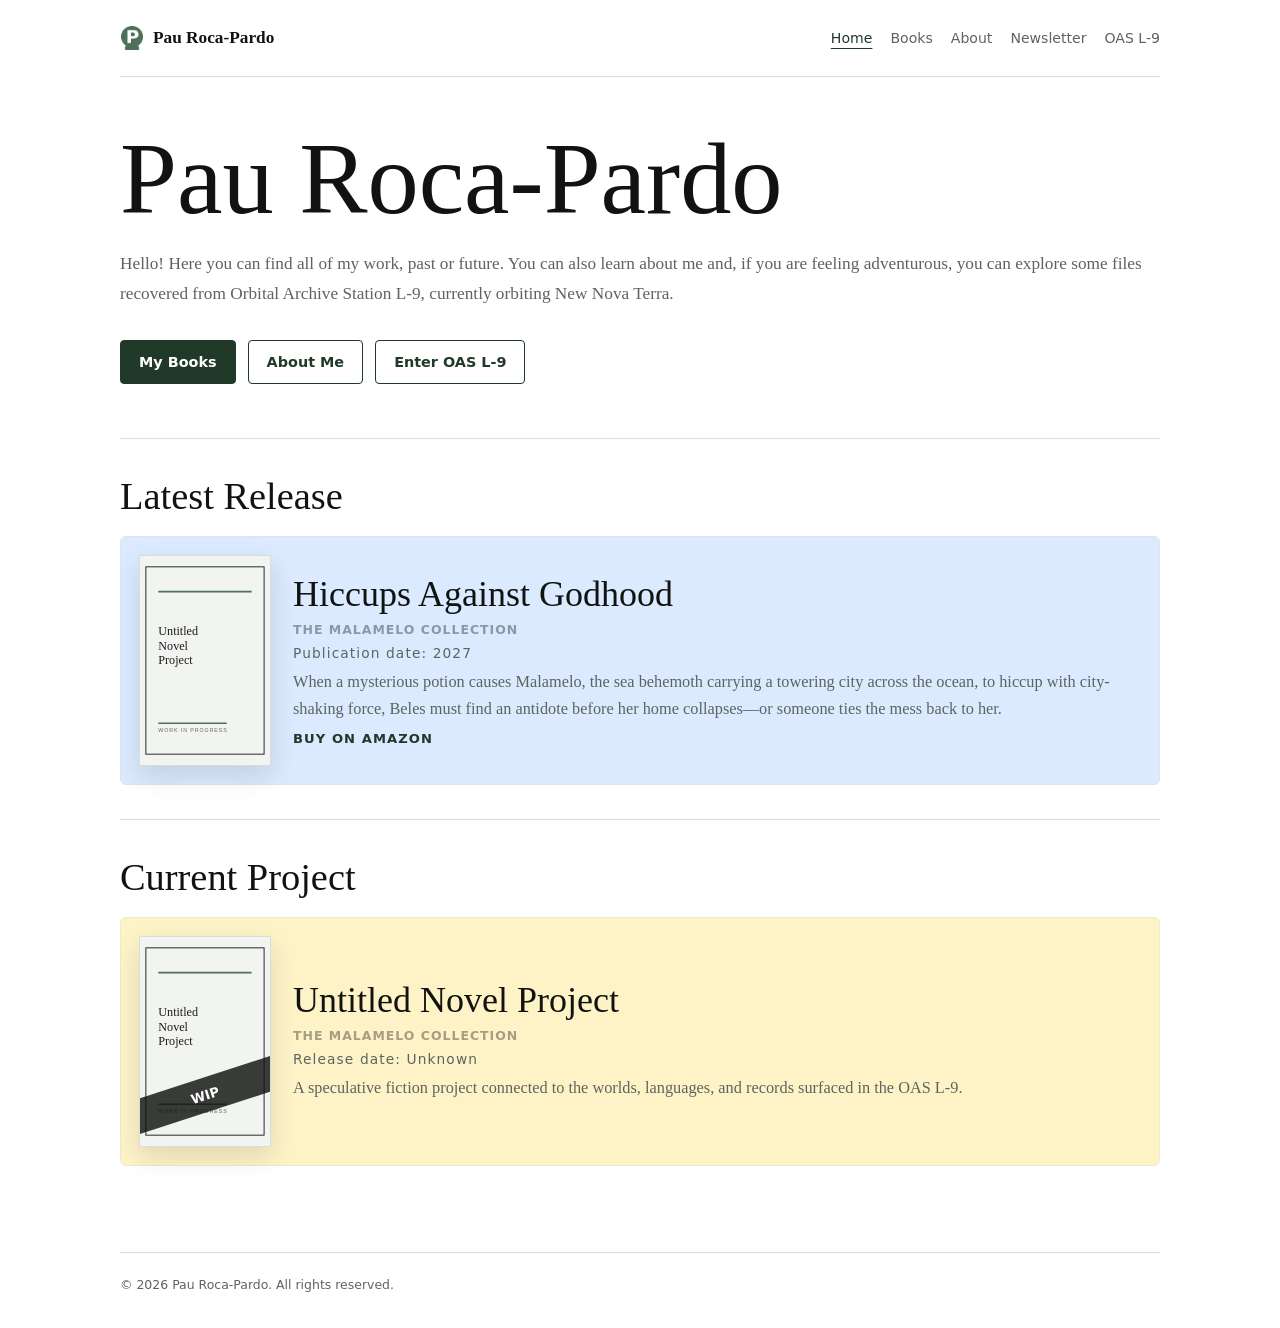
==== commit 32136a61: "removed redundant or unnecessary elements" ====
--- a/index.html
+++ b/index.html
@@ -31,13 +31,13 @@
 
     <main class="author-main">
       <section class="author-hero home-hero">
-        <p class="author-kicker">Author Newsletter</p>
         <h1>Pau Roca-Pardo</h1>
         <p>
           Hello! Here you can find all of my work, past or future. You can also learn about me and, if you are feeling adventurous, you can explore some files recovered from Orbital Archive Station L-9, currently orbiting New Nova Terra.
         </p>
         <div class="author-actions">
-          <a class="primary-link" href="./newsletter/index.html">Read the newsletter</a>
+          <a class="primary-link" href="./books/index.html">My Books</a>
+          <a class="secondary-link" href="./about/index.html">About Me</a>
           <a class="secondary-link" href="./oasl9/index.html">Enter OAS L-9</a>
         </div>
       </section>
--- a/src/styles.css
+++ b/src/styles.css
@@ -134,7 +134,7 @@
 .author-main {
   display: grid;
   gap: 54px;
-  padding: 70px 0 86px;
+  padding: 54px 0 86px;
 }
 
 .author-hero {
@@ -147,7 +147,6 @@
   max-width: none;
 }
 
-.author-kicker,
 .author-list span,
 .newsletter-form label,
 .newsletter-form p {
@@ -347,7 +346,8 @@
 
 .book-list-shell {
   display: grid;
-  gap: 18px;
+  border-top: 1px solid var(--author-line);
+  padding-top: 28px;
 }
 
 .book-list-shell h2 {
@@ -1370,7 +1370,7 @@
 
   .author-main {
     gap: 38px;
-    padding: 42px 0 58px;
+    padding: 34px 0 58px;
   }
 
   .author-hero h1,
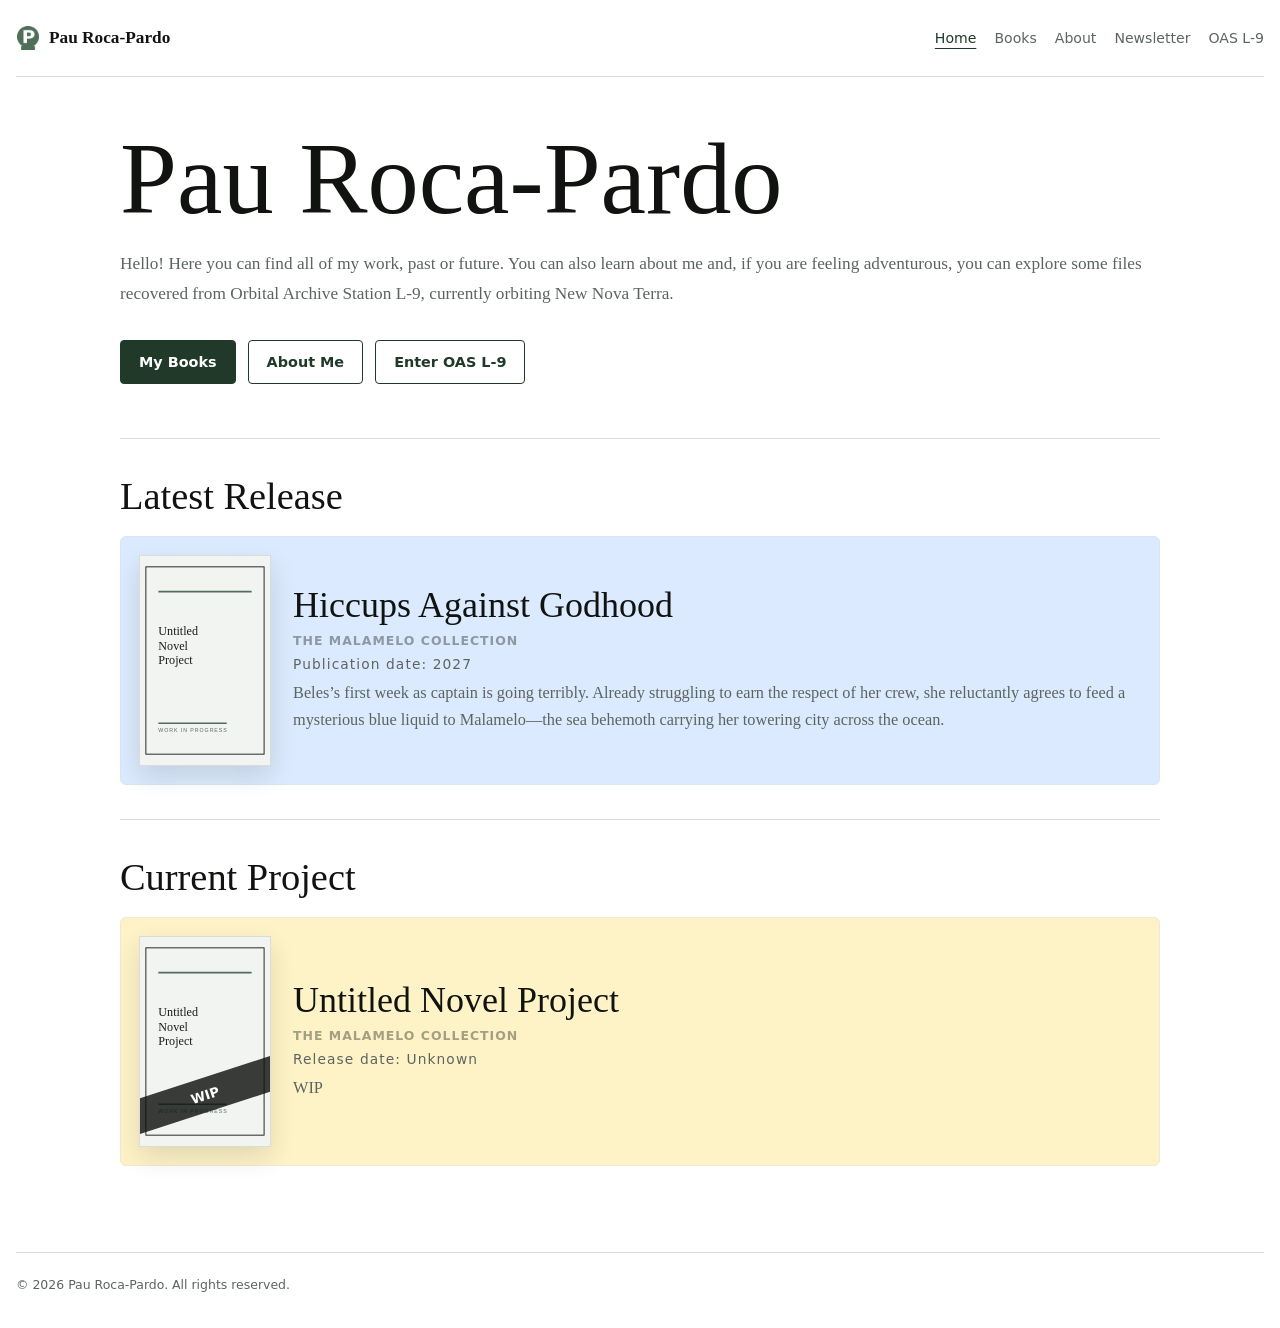
==== commit 17c118c2: "Add book pages metadata and 404 states" ====
--- a/index.html
+++ b/index.html
@@ -4,6 +4,17 @@
     <meta charset="utf-8">
     <meta name="viewport" content="width=device-width, initial-scale=1">
     <meta name="theme-color" content="#ffffff">
+    <meta name="description" content="Official website of Pau Roca-Pardo, author of comic speculative fiction and creator of the OAS L-9 archive.">
+    <link rel="canonical" href="https://paurocapardo.com/">
+    <meta property="og:title" content="Pau Roca-Pardo">
+    <meta property="og:description" content="Official website of Pau Roca-Pardo, author of comic speculative fiction and creator of the OAS L-9 archive.">
+    <meta property="og:url" content="https://paurocapardo.com/">
+    <meta property="og:type" content="website">
+    <meta property="og:image" content="https://paurocapardo.com/icons/logo.png">
+    <meta name="twitter:card" content="summary">
+    <meta name="twitter:title" content="Pau Roca-Pardo">
+    <meta name="twitter:description" content="Official website of Pau Roca-Pardo, author of comic speculative fiction and creator of the OAS L-9 archive.">
+    <meta name="twitter:image" content="https://paurocapardo.com/icons/logo.png">
     <title>Pau Roca-Pardo</title>
     <link rel="icon" href="./favicon.ico" sizes="any">
     <link rel="icon" type="image/png" sizes="32x32" href="./icons/favicon-32x32.png">
--- a/src/styles.css
+++ b/src/styles.css
@@ -1,5 +1,7 @@
 :root {
   color-scheme: dark;
+  --site-width: 1320px;
+  --author-content-width: 1040px;
   --bg: #07110f;
   --panel: #101a17;
   --panel-strong: #16241f;
@@ -69,10 +71,18 @@
 }
 
 .author-header,
-.author-main,
 .author-footer {
-  width: min(1040px, calc(100% - 32px));
+  width: min(var(--site-width), calc(100% - 32px));
   margin-inline: auto;
+}
+
+.author-main {
+  width: min(var(--author-content-width), calc(100% - 32px));
+  margin-inline: auto;
+}
+
+.author-main:has(.book-page) {
+  width: min(var(--site-width), calc(100% - 32px));
 }
 
 .author-header {
@@ -144,6 +154,7 @@
 }
 
 .home-hero {
+  container-type: inline-size;
   max-width: none;
 }
 
@@ -181,6 +192,16 @@
 
 .home-hero p {
   max-width: none;
+}
+
+.home-hero h1 {
+  white-space: nowrap;
+}
+
+@supports (font-size: 1cqw) {
+  .home-hero h1 {
+    font-size: min(clamp(2.833rem, 8vw, 6.833rem), 16cqw);
+  }
 }
 
 .author-actions {
@@ -250,15 +271,26 @@
 .about-profile {
   display: grid;
   grid-template-columns: minmax(0, 1fr) minmax(220px, 320px);
-  gap: 42px;
+  grid-template-areas:
+    "heading portrait"
+    "copy portrait";
+  column-gap: 42px;
+  row-gap: 18px;
   align-items: center;
 }
 
 .about-heading {
+  grid-area: heading;
   max-width: none;
 }
 
-.about-heading p,
+.about-copy {
+  display: grid;
+  grid-area: copy;
+  gap: 0.45em;
+}
+
+.about-copy p,
 .newsletter-heading p {
   max-width: none;
 }
@@ -313,6 +345,7 @@
 }
 
 .about-portrait {
+  grid-area: portrait;
   width: 100%;
   overflow: hidden;
   border: 1px solid var(--author-line);
@@ -484,10 +517,120 @@
 .book-details p {
   max-width: none;
   width: 100%;
+  display: -webkit-box;
+  overflow: hidden;
+  -webkit-box-orient: vertical;
+  -webkit-line-clamp: 2;
 }
 
 .book-empty {
   max-width: 680px;
+}
+
+.book-page {
+  display: grid;
+  grid-template-columns: 280px minmax(0, 860px);
+  gap: 56px;
+  align-items: start;
+  width: 100%;
+  max-width: 1196px;
+  margin-inline: auto;
+}
+
+.book-page-cover {
+  width: 100%;
+  margin: 0;
+}
+
+.book-page-cover img {
+  display: block;
+  width: 100%;
+  aspect-ratio: 5 / 8;
+  border: 1px solid var(--author-line);
+  background: var(--author-panel);
+  box-shadow: 0 18px 42px rgba(17, 19, 17, 0.12);
+  object-fit: cover;
+}
+
+.book-page-copy {
+  display: grid;
+  gap: 16px;
+  padding-top: 8px;
+}
+
+.book-page-copy > span {
+  color: var(--author-accent-dark);
+  font-family: Inter, ui-sans-serif, system-ui, -apple-system, BlinkMacSystemFont, "Segoe UI", sans-serif;
+  font-size: 0.78rem;
+  font-weight: 800;
+  letter-spacing: 0.08em;
+  text-transform: uppercase;
+}
+
+.book-page-copy h1 {
+  max-width: none;
+  margin: 0;
+  color: var(--author-text);
+  font-size: clamp(2.6rem, 5vw, 4.8rem);
+  font-weight: 500;
+  line-height: 0.98;
+}
+
+.book-page-date {
+  margin: 0;
+  color: var(--author-muted);
+  font-family: Inter, ui-sans-serif, system-ui, -apple-system, BlinkMacSystemFont, "Segoe UI", sans-serif;
+  font-size: 0.9rem;
+  font-weight: 700;
+}
+
+.book-page-blurb {
+  display: grid;
+  gap: 1em;
+  max-width: none;
+}
+
+.book-page-blurb p {
+  margin: 0;
+  color: var(--author-muted);
+  font-size: 1.08rem;
+  line-height: 1.75;
+}
+
+.book-page-actions {
+  display: flex;
+  flex-wrap: wrap;
+  gap: 12px;
+  padding-top: 8px;
+}
+
+.not-found-copy {
+  min-height: clamp(360px, 54vh, 560px);
+  align-content: center;
+  gap: 22px;
+}
+
+.author-not-found,
+.archive-not-found {
+  display: contents;
+}
+
+.not-found-copy > span {
+  color: var(--author-muted);
+  font-family: Inter, ui-sans-serif, system-ui, -apple-system, BlinkMacSystemFont, "Segoe UI", sans-serif;
+  font-size: 0.78rem;
+  font-weight: 800;
+  letter-spacing: 0.08em;
+  text-transform: uppercase;
+}
+
+.not-found-copy h1 {
+  font-size: clamp(3.4rem, 10vw, 8rem);
+}
+
+.not-found-copy p {
+  max-width: 780px;
+  font-size: clamp(1.08rem, 2vw, 1.35rem);
 }
 
 .newsletter-form {
@@ -555,7 +698,7 @@
 .station-intro,
 .archive-shell,
 .site-footer {
-  width: min(1040px, calc(100% - 32px));
+  width: min(var(--site-width), calc(100% - 32px));
   margin-inline: auto;
   min-width: 0;
 }
@@ -775,8 +918,15 @@
   cursor: pointer;
 }
 
+.breadcrumbs a {
+  color: var(--line-bright);
+  text-decoration: none;
+}
+
 .breadcrumbs button:hover,
-.breadcrumbs button:focus-visible {
+.breadcrumbs button:focus-visible,
+.breadcrumbs a:hover,
+.breadcrumbs a:focus-visible {
   color: var(--text);
   outline: none;
   text-decoration: underline;
@@ -950,6 +1100,7 @@
   border-radius: 6px;
   background: rgba(16, 26, 23, 0.76);
   color: var(--text);
+  font: inherit;
   text-align: left;
   cursor: pointer;
   scroll-snap-align: start;
@@ -1136,18 +1287,40 @@
   padding: 20px;
 }
 
+.document-panel.viewer-active {
+  width: 100%;
+  max-width: 100%;
+  margin-inline: 0;
+}
+
 .document-panel[hidden] {
   display: none;
 }
 
+.not-found-panel {
+  display: grid;
+  gap: 18px;
+}
+
+.archive-404-actions {
+  display: flex;
+  flex-wrap: wrap;
+  gap: 12px;
+}
+
 .ghost-button {
+  display: inline-flex;
   min-height: 42px;
+  align-items: center;
+  justify-content: center;
   padding: 0 14px;
   border: 1px solid var(--line);
   border-radius: 4px;
   background: rgba(7, 17, 15, 0.72);
   color: var(--text);
   cursor: pointer;
+  font: inherit;
+  text-decoration: none;
 }
 
 .ghost-button:hover,
@@ -1172,9 +1345,210 @@
   scroll-snap-type: inline proximity;
 }
 
+.document-list.layout-viewer {
+  display: block;
+}
+
 .document-card {
   color: var(--text);
+  font: inherit;
   text-decoration: none;
+}
+
+.archive-document-viewer {
+  display: grid;
+  min-width: 0;
+  gap: 16px;
+  padding: 14px;
+  border: 1px solid var(--line);
+  background: rgba(16, 26, 23, 0.76);
+}
+
+.document-direct-link[hidden] {
+  display: none;
+}
+
+.archive-pdf-status {
+  padding: 18px;
+  border: 1px solid rgba(110, 207, 176, 0.22);
+  background: rgba(7, 17, 15, 0.62);
+  color: var(--muted);
+}
+
+.archive-pdf-status[hidden] {
+  display: none;
+}
+
+.archive-pdf-frame {
+  width: 100%;
+  min-height: min(980px, calc(100vh - 260px));
+  border: 1px solid var(--line);
+  background: rgba(16, 26, 23, 0.76);
+}
+
+.archive-pdf-toolbar {
+  display: grid;
+  grid-template-columns: 1fr auto 1fr;
+  align-items: center;
+  gap: 12px;
+}
+
+.archive-pdf-page-controls {
+  --archive-pdf-page-label-width: 92px;
+  display: inline-grid;
+  grid-column: 1;
+  grid-template-columns: 34px var(--archive-pdf-page-label-width) 34px;
+  align-items: center;
+  justify-self: start;
+  width: calc(68px + var(--archive-pdf-page-label-width));
+  overflow: hidden;
+  white-space: nowrap;
+  border: 1px solid var(--line);
+  border-radius: 4px;
+  background: rgba(7, 17, 15, 0.72);
+}
+
+.archive-pdf-zoom-controls {
+  display: inline-grid;
+  grid-column: 2;
+  grid-template-columns: 34px minmax(58px, auto) 34px;
+  align-items: center;
+  justify-self: center;
+  overflow: hidden;
+  border: 1px solid var(--line);
+  border-radius: 4px;
+  background: rgba(7, 17, 15, 0.72);
+}
+
+.archive-pdf-control {
+  -webkit-appearance: none;
+  appearance: none;
+  width: 34px;
+  height: 34px;
+  border: 0;
+  background: transparent;
+  color: var(--line-bright);
+  font: inherit;
+  cursor: pointer;
+}
+
+.archive-pdf-control:hover,
+.archive-pdf-control:focus-visible {
+  background: rgba(110, 207, 176, 0.12);
+  color: var(--text);
+  outline: none;
+}
+
+.archive-pdf-control:disabled {
+  color: rgba(191, 218, 208, 0.32);
+  cursor: default;
+}
+
+.archive-pdf-zoom-label {
+  min-width: 58px;
+  padding: 0 10px;
+  border-right: 1px solid var(--line);
+  border-left: 1px solid var(--line);
+  color: var(--muted);
+  font-family: "SFMono-Regular", Consolas, "Liberation Mono", monospace;
+  font-size: 0.72rem;
+  text-align: center;
+}
+
+.archive-pdf-page-label {
+  width: 100%;
+  min-width: 0;
+  padding: 0 10px;
+  border-right: 1px solid var(--line);
+  border-left: 1px solid var(--line);
+  color: var(--muted);
+  font-family: "SFMono-Regular", Consolas, "Liberation Mono", monospace;
+  font-size: 0.72rem;
+  text-align: center;
+}
+
+.archive-pdf-leading-placeholder {
+  visibility: hidden;
+}
+
+.archive-pdf-open-link {
+  grid-column: 3;
+  justify-self: end;
+  min-height: 36px;
+  padding: 0 12px;
+  border: 1px solid var(--line);
+  border-radius: 4px;
+  background: rgba(7, 17, 15, 0.72);
+  color: var(--line-bright);
+  font-family: "SFMono-Regular", Consolas, "Liberation Mono", monospace;
+  font-size: 0.72rem;
+  line-height: 34px;
+  text-decoration: none;
+  text-transform: uppercase;
+  letter-spacing: 0;
+}
+
+.archive-pdf-open-link:hover,
+.archive-pdf-open-link:focus-visible {
+  background: rgba(110, 207, 176, 0.12);
+  color: var(--text);
+  outline: none;
+}
+
+.archive-pdf-viewport {
+  width: 100%;
+  max-height: min(980px, calc(100vh - 260px));
+  overflow: auto;
+  border: 1px solid rgba(110, 207, 176, 0.22);
+  background: rgba(7, 17, 15, 0.62);
+}
+
+.archive-pdf-pages {
+  display: grid;
+  width: 100%;
+  min-width: 0;
+  min-height: min(980px, calc(100vh - 260px));
+  gap: 18px;
+  justify-items: center;
+  padding: 16px;
+}
+
+.archive-pdf-page {
+  position: relative;
+  min-width: 0;
+  margin: 0;
+  flex: 0 0 auto;
+}
+
+.archive-pdf-page canvas {
+  display: block;
+  border: 1px solid rgba(110, 207, 176, 0.18);
+  background: #ffffff;
+  box-shadow: 0 18px 44px rgba(0, 0, 0, 0.28);
+}
+
+.archive-pdf-text-layer {
+  position: absolute;
+  inset: 0;
+  overflow: hidden;
+  line-height: 1;
+  text-align: initial;
+  text-size-adjust: none;
+  forced-color-adjust: none;
+  transform-origin: 0 0;
+}
+
+.archive-pdf-text-layer span,
+.archive-pdf-text-layer br {
+  position: absolute;
+  color: transparent;
+  white-space: pre;
+  cursor: text;
+  transform-origin: 0% 0%;
+}
+
+.archive-pdf-text-layer ::selection {
+  background: rgba(80, 143, 223, 0.35);
 }
 
 .document-row {
@@ -1191,7 +1565,9 @@
   border-radius: 4px;
   background: rgba(7, 17, 15, 0.62);
   color: var(--text);
+  font: inherit;
   text-decoration: none;
+  text-align: left;
 }
 
 .document-row:hover,
@@ -1293,8 +1669,17 @@
 }
 
 @media (max-width: 980px) {
+  .book-page {
+    grid-template-columns: minmax(180px, 240px) minmax(0, 1fr);
+    gap: 32px;
+  }
+
   .about-profile {
     grid-template-columns: 1fr;
+    grid-template-areas:
+      "heading"
+      "portrait"
+      "copy";
   }
 
   .about-portrait {
@@ -1379,6 +1764,10 @@
     line-height: 0.98;
   }
 
+  .home-hero h1 {
+    font-size: min(2.833rem, 16cqw);
+  }
+
   .author-hero p,
   .author-page-heading p,
   .author-section p,
@@ -1425,8 +1814,33 @@
     line-height: 1.45;
   }
 
-  .book-details p {
-    display: none;
+  .book-page {
+    grid-template-columns: 1fr;
+    gap: 24px;
+  }
+
+  .book-page-cover {
+    width: min(180px, 58vw);
+    justify-self: center;
+  }
+
+  .book-page-copy {
+    gap: 12px;
+    padding-top: 0;
+  }
+
+  .book-page-copy h1 {
+    font-size: 2.45rem;
+    line-height: 1;
+  }
+
+  .book-page-blurb p {
+    font-size: 1rem;
+    line-height: 1.65;
+  }
+
+  .book-page-actions .primary-link {
+    width: 100%;
   }
 
   .station-header,
@@ -1521,6 +1935,30 @@
     padding-inline: 10px;
   }
 
+  .archive-pdf-toolbar {
+    grid-template-columns: 1fr auto;
+  }
+
+  .document-panel.viewer-active {
+    width: 100%;
+    max-width: 100%;
+    margin-inline: 0;
+  }
+
+  .archive-pdf-page-controls {
+    grid-column: 1;
+    justify-self: start;
+  }
+
+  .archive-pdf-zoom-controls {
+    display: none;
+  }
+
+  .archive-pdf-open-link {
+    grid-column: 2;
+    justify-self: end;
+  }
+
   .breadcrumbs {
     padding-top: 9px;
     font-size: 0.66rem;
@@ -1567,9 +2005,41 @@
 
   .section-heading {
     display: grid;
+    grid-template-columns: minmax(0, 1fr) auto;
     align-items: start;
     gap: 6px;
     margin-bottom: 10px;
+  }
+
+  .section-heading > div {
+    display: grid;
+    min-width: 0;
+    grid-column: 1 / -1;
+  }
+
+  .document-panel .section-heading > div {
+    display: contents;
+  }
+
+  .document-panel .section-heading .eyebrow {
+    grid-column: 1;
+    grid-row: 1;
+  }
+
+  .document-panel .section-heading h2 {
+    grid-column: 1 / -1;
+    grid-row: 2;
+  }
+
+  .document-direct-link {
+    grid-column: 2;
+    grid-row: 1;
+    width: fit-content;
+    min-height: 24px;
+    justify-self: end;
+    padding-inline: 8px;
+    font-size: 0.62rem;
+    line-height: 1;
   }
 
   .section-grid {
@@ -1590,8 +2060,8 @@
   }
 
   .section-card {
-    flex: 0 0 calc(100vw - 42px);
-    max-width: calc(100vw - 42px);
+    flex: 0 0 min(300px, 78vw);
+    max-width: min(300px, 78vw);
     gap: 6px 10px;
     min-height: 0;
     padding: 12px;
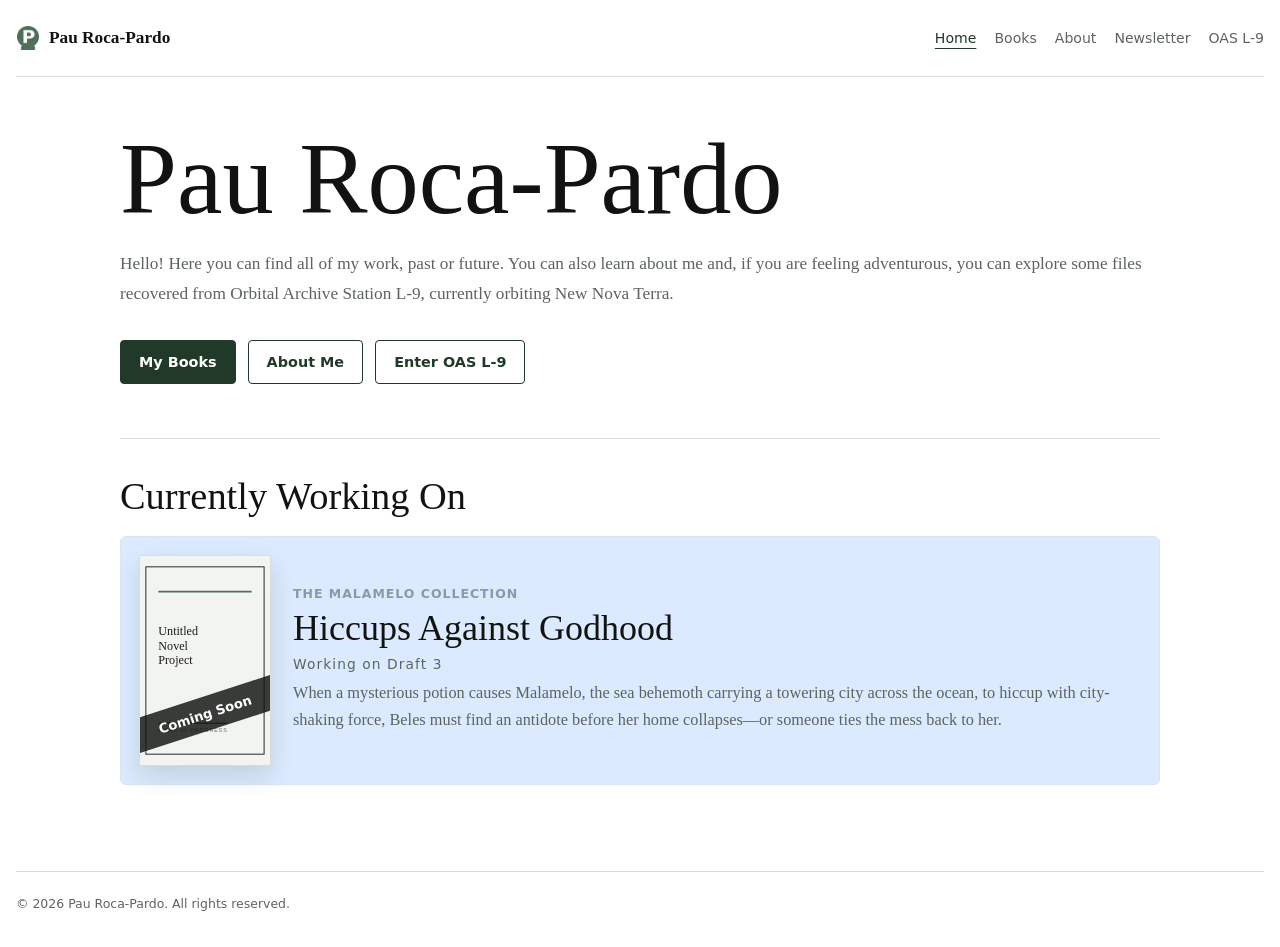
==== commit 2f70017e: "reorganized book status tracking" ====
--- a/index.html
+++ b/index.html
@@ -59,7 +59,7 @@
           <div id="latest-release-card"></div>
         </article>
         <article class="home-book-feature" data-home-book-feature="current" hidden>
-          <h2>Current Project</h2>
+          <h2>Currently Working On</h2>
           <div id="current-project-card"></div>
         </article>
       </section>
--- a/src/styles.css
+++ b/src/styles.css
@@ -394,10 +394,7 @@
   display: grid;
   gap: 14px;
   width: 100%;
-  max-height: min(760px, 70vh);
-  overflow-y: auto;
   padding: 4px 0 12px;
-  scrollbar-color: var(--author-accent) transparent;
 }
 
 .book-item {
@@ -417,7 +414,7 @@
   text-decoration: none;
 }
 
-.book-item.published {
+.book-item.has-detail {
   cursor: pointer;
   transition:
     border-color 160ms ease,
@@ -425,8 +422,8 @@
     box-shadow 160ms ease;
 }
 
-.book-item.published:hover,
-.book-item.published:focus-visible {
+.book-item.has-detail:hover,
+.book-item.has-detail:focus-visible {
   border-color: var(--book-highlight-strong);
   box-shadow:
     0 0 0 3px color-mix(in srgb, var(--book-highlight) 68%, transparent),
@@ -1783,12 +1780,6 @@
     width: 100%;
   }
 
-  .book-list {
-    max-height: none;
-    overflow: visible;
-    padding-right: 0;
-  }
-
   .book-item {
     grid-template-columns: 92px minmax(0, 1fr);
     gap: 14px;
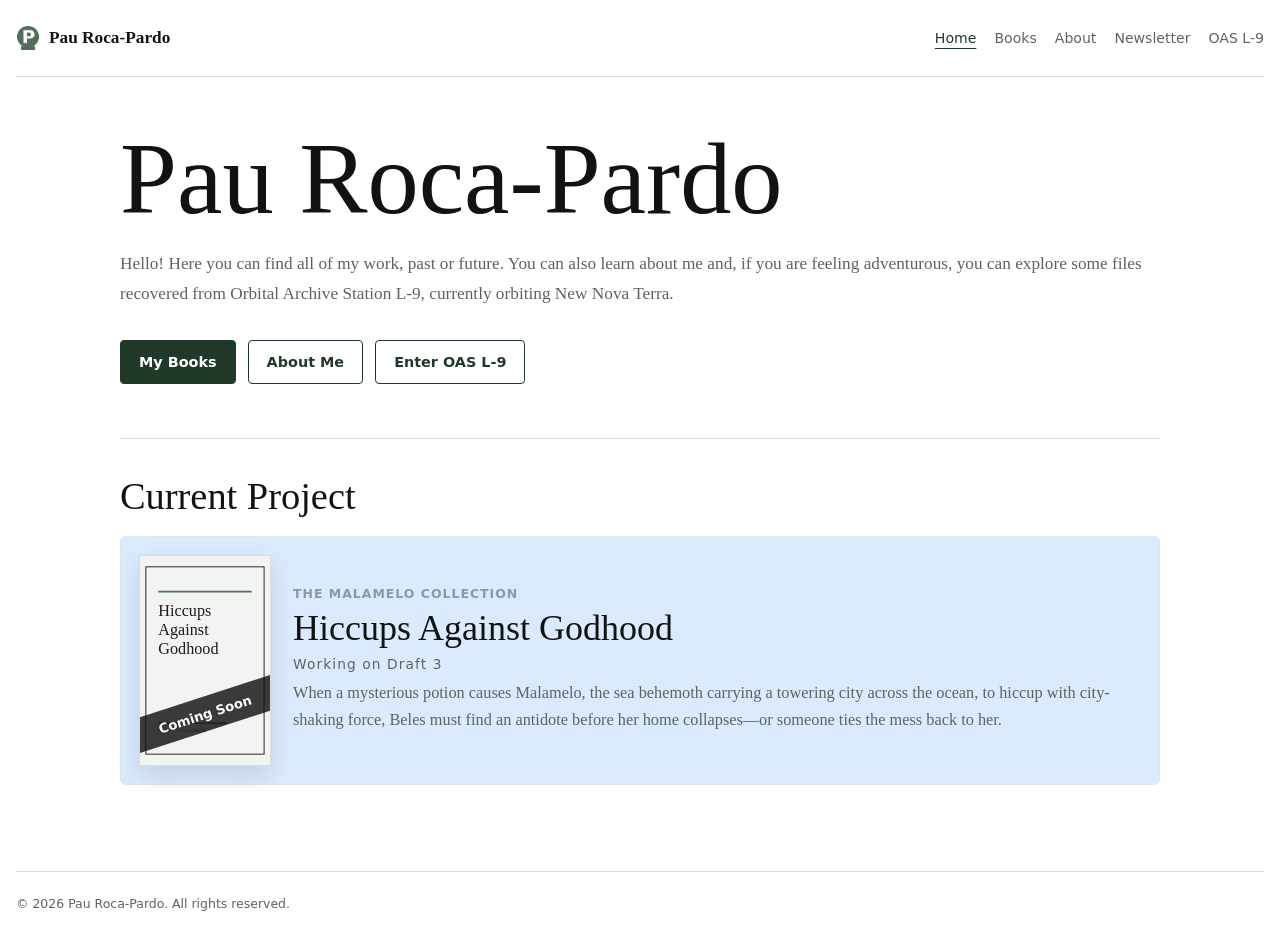
==== commit e7bb4e6f: "better book organization+" ====
--- a/index.html
+++ b/index.html
@@ -59,7 +59,7 @@
           <div id="latest-release-card"></div>
         </article>
         <article class="home-book-feature" data-home-book-feature="current" hidden>
-          <h2>Currently Working On</h2>
+          <h2>Current Project</h2>
           <div id="current-project-card"></div>
         </article>
       </section>
--- a/src/styles.css
+++ b/src/styles.css
@@ -379,15 +379,23 @@
 
 .book-list-shell {
   display: grid;
+  gap: 36px;
   border-top: 1px solid var(--author-line);
   padding-top: 28px;
 }
 
-.book-list-shell h2 {
+.book-list-shell h2,
+.book-group h2 {
   margin: 0;
   color: var(--author-text);
   font-size: clamp(1.5rem, 3vw, 2.2rem);
   font-weight: 500;
+}
+
+.book-group {
+  display: grid;
+  gap: 14px;
+  width: 100%;
 }
 
 .book-list {
@@ -439,6 +447,7 @@
 .book-cover {
   position: relative;
   display: block;
+  justify-self: start;
   width: 132px;
   aspect-ratio: 5 / 8;
   overflow: hidden;
@@ -471,6 +480,8 @@
 .book-details {
   display: grid;
   gap: 8px;
+  width: 100%;
+  justify-self: stretch;
   min-width: 0;
 }
 
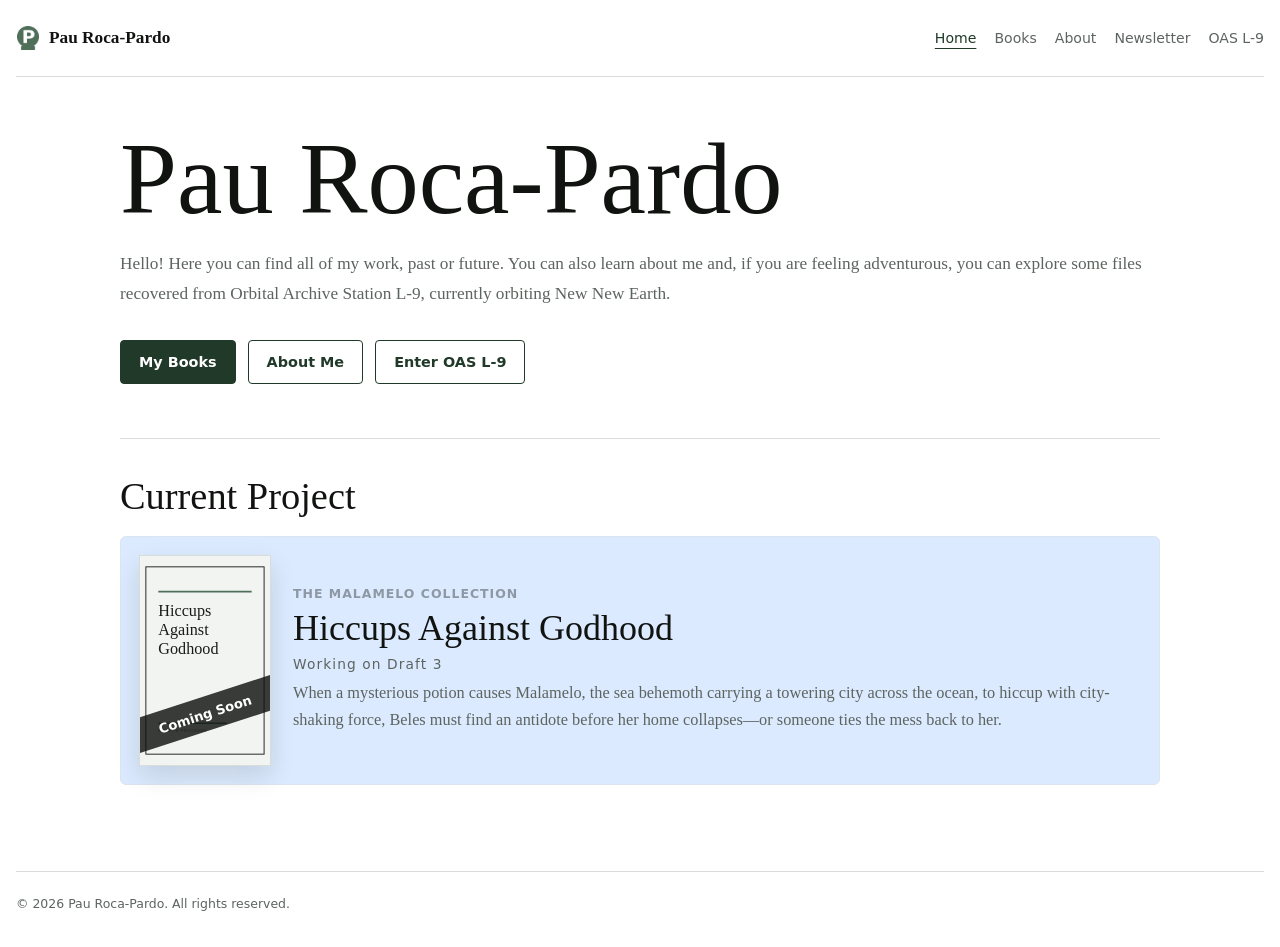
==== commit 25975784: "senate to anserium" ====
--- a/index.html
+++ b/index.html
@@ -44,7 +44,7 @@
       <section class="author-hero home-hero">
         <h1>Pau Roca-Pardo</h1>
         <p>
-          Hello! Here you can find all of my work, past or future. You can also learn about me and, if you are feeling adventurous, you can explore some files recovered from Orbital Archive Station L-9, currently orbiting New Nova Terra.
+          Hello! Here you can find all of my work, past or future. You can also learn about me and, if you are feeling adventurous, you can explore some files recovered from Orbital Archive Station L-9, currently orbiting New New Earth.
         </p>
         <div class="author-actions">
           <a class="primary-link" href="./books/index.html">My Books</a>
